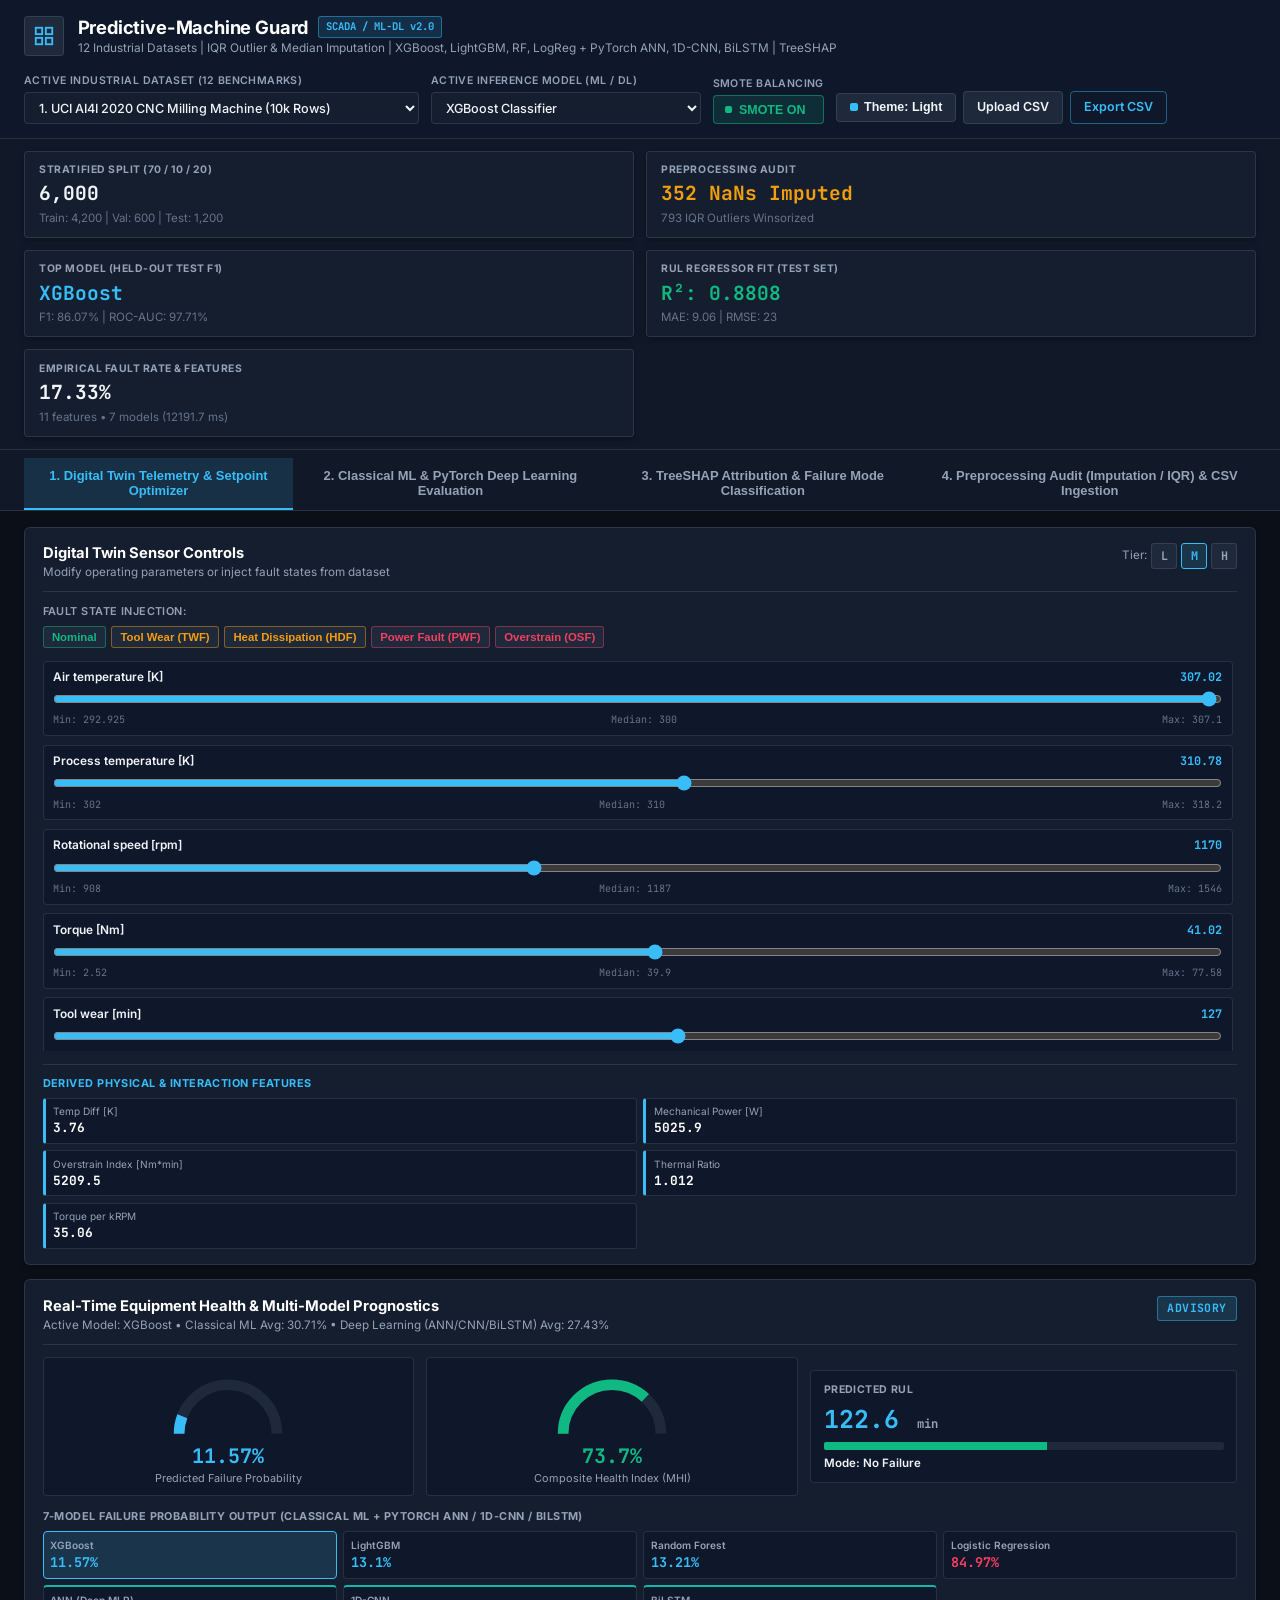
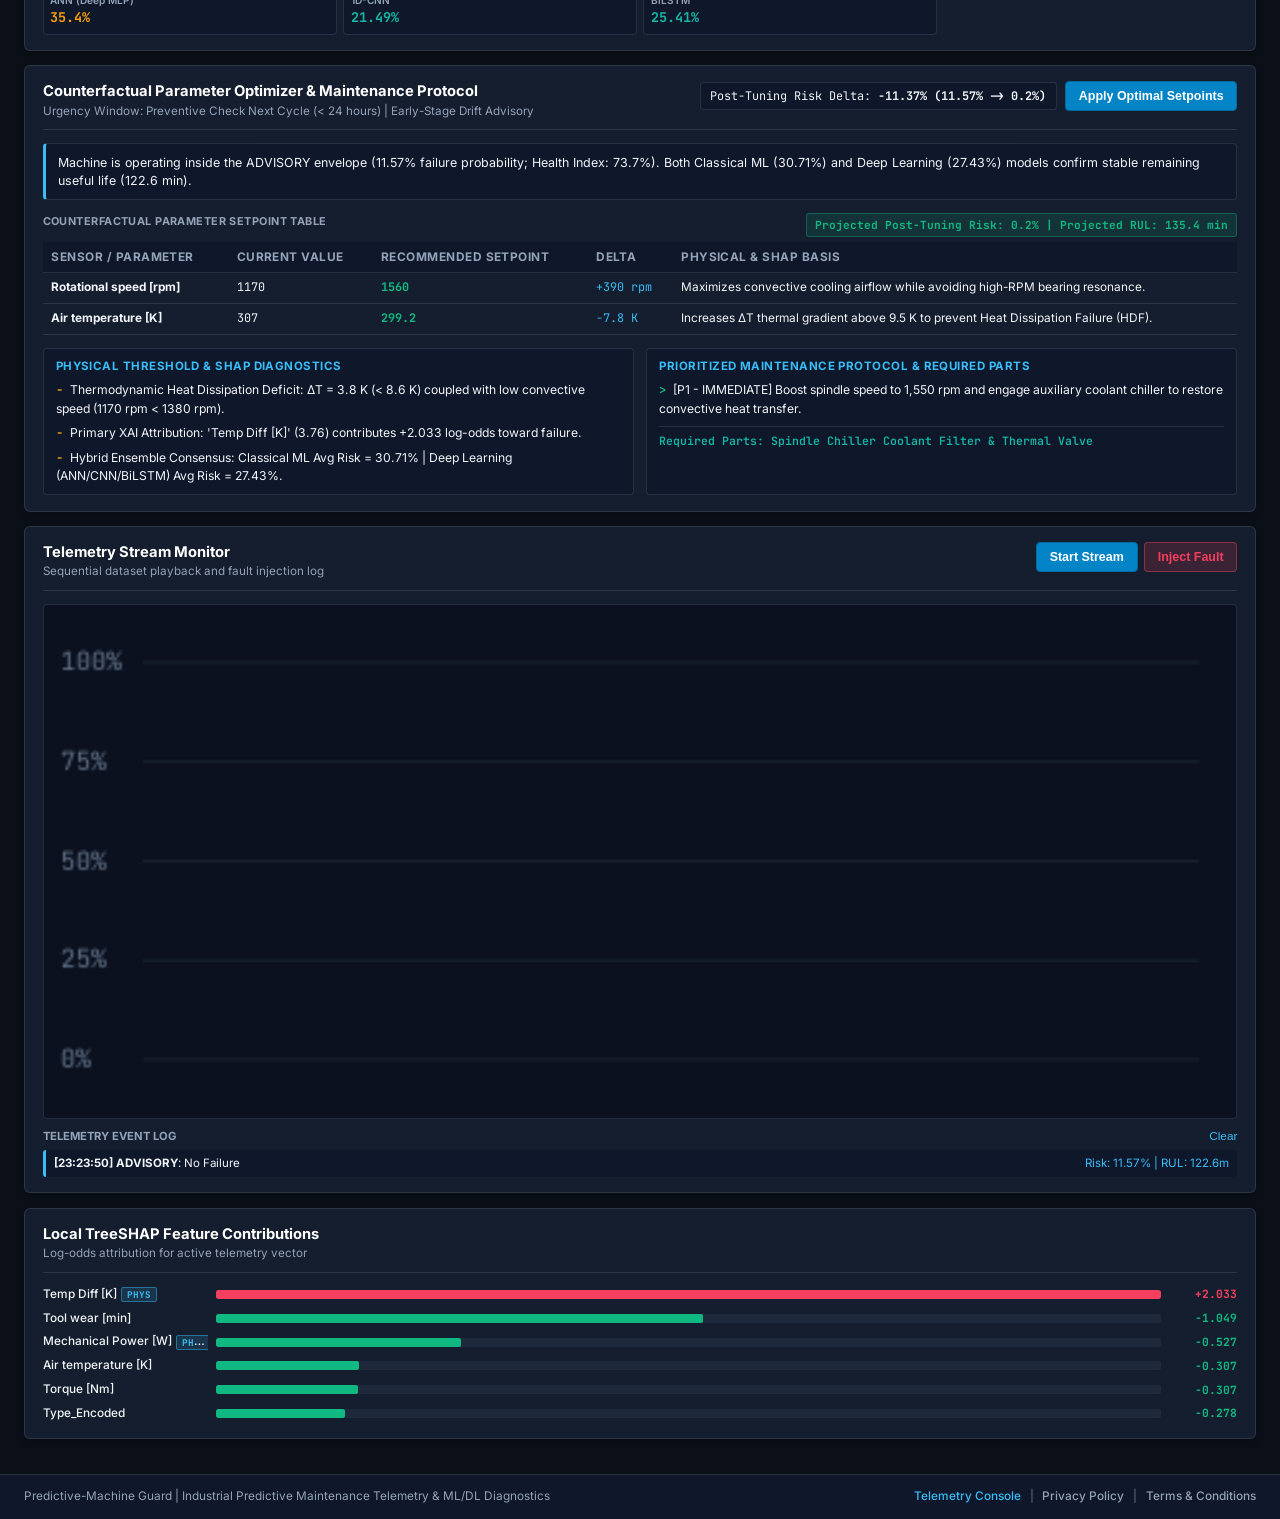
==== static/index.html @ 9e745262 "Release v2.0: 12 Industrial Datasets, 7-Model ML/DL Suite, SCADA UI, Favicon, Privacy & Terms" ====
<!DOCTYPE html>
<html lang="en">
<head>
  <meta charset="UTF-8" />
  <meta name="viewport" content="width=device-width, initial-scale=1.0" />
  <title>Predictive-Machine Guard | Industrial Predictive Maintenance Telemetry &amp; ML/DL Diagnostics</title>
  <link rel="icon" type="image/svg+xml" href="favicon.svg" />
  <link rel="alternate icon" type="image/x-icon" href="favicon.ico" />
  <link rel="preconnect" href="https://fonts.googleapis.com">
  <link rel="preconnect" href="https://fonts.gstatic.com" crossorigin>
  <link href="https://fonts.googleapis.com/css2?family=Inter:wght@400;500;600;700;800&family=JetBrains+Mono:wght@400;500;600;700&display=swap" rel="stylesheet">
  <link rel="stylesheet" href="styles.css" />
  <link rel="stylesheet" href="/static/styles.css" />
</head>
<body>
  <!-- Top Industrial Command Bar -->
  <header class="topbar">
    <div class="brand-block">
      <div class="brand-logo" aria-hidden="true">
        <svg width="22" height="22" viewBox="0 0 24 24" fill="none" stroke="currentColor" stroke-width="2">
          <rect x="3" y="3" width="7" height="7" />
          <rect x="14" y="3" width="7" height="7" />
          <rect x="14" y="14" width="7" height="7" />
          <rect x="3" y="14" width="7" height="7" />
        </svg>
      </div>
      <div>
        <div class="brand-title-row">
          <h1>Predictive-Machine Guard</h1>
          <span class="version-pill">SCADA / ML-DL v2.0</span>
        </div>
        <p class="brand-subtitle">12 Industrial Datasets | IQR Outlier &amp; Median Imputation | XGBoost, LightGBM, RF, LogReg + PyTorch ANN, 1D-CNN, BiLSTM | TreeSHAP</p>
      </div>
    </div>

    <div class="topbar-controls">
      <div class="control-group">
        <label for="datasetSelect">Active Industrial Dataset (12 Benchmarks)</label>
        <select id="datasetSelect" class="select-input">
          <option value="ai4i2020">1. UCI AI4I 2020 CNC Milling Machine (10k Rows)</option>
          <option value="cmapss">2. NASA CMAPSS Turbofan Jet Engine (Multi-Sensor RUL)</option>
          <option value="custom_plant">3. CNC &amp; Robotic Vibro-Acoustic Plant / Uploaded CSV</option>
          <option value="ims_bearing">4. NASA IMS Bearing Run-to-Failure Vibration</option>
          <option value="secom_semiconductor">5. UCI SECOM Semiconductor Wafer Etch Chamber</option>
          <option value="hydraulic_rig">6. UCI Hydraulic Test Rig Condition Monitoring</option>
          <option value="centrifugal_pump">7. Industrial Centrifugal Pump Cavitation &amp; Seal</option>
          <option value="wind_turbine_gearbox">8. Wind &amp; Steam Turbine Gearbox &amp; Generator</option>
          <option value="steel_rolling_mill">9. Steel Hot-Rolling Mill Work-Roll &amp; Strip</option>
          <option value="robotic_spot_welding">10. Automotive Robotic Spot-Welding &amp; Press Shop</option>
          <option value="lithium_battery_cell">11. EV Lithium-Ion Battery Cell Formation &amp; Aging</option>
          <option value="pharma_bioreactor">12. Pharmaceutical Bioreactor &amp; Freeze-Dryer</option>
        </select>
      </div>

      <div class="control-group">
        <label for="modelSelect">Active Inference Model (ML / DL)</label>
        <select id="modelSelect" class="select-input">
          <optgroup label="Classical Applied ML">
            <option value="XGBoost">XGBoost Classifier</option>
            <option value="LightGBM">LightGBM Classifier</option>
            <option value="Random Forest">Random Forest Classifier</option>
            <option value="Logistic Regression">Logistic Regression</option>
          </optgroup>
          <optgroup label="Deep Learning (PyTorch)">
            <option value="ANN (Deep MLP)">ANN (Deep Multi-Layer Perceptron)</option>
            <option value="1D-CNN">1D-CNN (Convolutional Neural Net)</option>
            <option value="BiLSTM">BiLSTM (Bidirectional LSTM)</option>
          </optgroup>
        </select>
      </div>

      <div class="control-group toggle-group">
        <label>SMOTE Balancing</label>
        <button id="smoteToggleBtn" class="btn-toggle active" title="Toggle SMOTE Minority Oversampling and retrain pipeline">
          <span class="dot"></span>
          <span id="smoteStatusText">SMOTE ON</span>
        </button>
      </div>

      <div class="control-actions">
        <button id="themeToggleBtn" class="btn btn-secondary" title="Switch between Dark Mode and Light Mode">
          <span id="themeIcon" class="theme-indicator"></span>
          <span id="themeLabel">Theme: Light</span>
        </button>
        <label for="csvUploadInput" class="btn btn-secondary" title="Upload your own custom manufacturing CSV dataset">
          Upload CSV
        </label>
        <input type="file" id="csvUploadInput" accept=".csv" hidden />
        <a id="exportCsvBtn" href="/api/download-dataset" class="btn btn-outline" title="Download active cleaned dataset as CSV">Export CSV</a>
      </div>
    </div>
  </header>

  <!-- Executive KPI Summary Strip -->
  <section class="kpi-strip">
    <div class="kpi-card">
      <span class="kpi-label">STRATIFIED SPLIT (70 / 10 / 20)</span>
      <div class="kpi-value" id="kpiTotalRecords">10,000</div>
      <span class="kpi-meta" id="kpiSplitMeta">Train: 70% | Val: 10% | Test: 20%</span>
    </div>
    <div class="kpi-card">
      <span class="kpi-label">PREPROCESSING AUDIT</span>
      <div class="kpi-value text-amber" id="kpiCleanedSummary">-- Imputed</div>
      <span class="kpi-meta" id="kpiOutlierSummary">-- IQR Outliers Winsorized</span>
    </div>
    <div class="kpi-card">
      <span class="kpi-label">TOP MODEL (HELD-OUT TEST F1)</span>
      <div class="kpi-value text-cyan" id="kpiBestModel">XGBoost</div>
      <span class="kpi-meta" id="kpiBestModelMetrics">F1: --% | ROC-AUC: --%</span>
    </div>
    <div class="kpi-card">
      <span class="kpi-label">RUL REGRESSOR FIT (TEST SET)</span>
      <div class="kpi-value text-emerald" id="kpiRulR2">R²: --</div>
      <span class="kpi-meta" id="kpiRulErrors">MAE: -- min | RMSE: -- min</span>
    </div>
    <div class="kpi-card">
      <span class="kpi-label">EMPIRICAL FAULT RATE &amp; FEATURES</span>
      <div class="kpi-value" id="kpiFailureRate">3.39%</div>
      <span class="kpi-meta" id="kpiTrainTime">-- features (-- ms)</span>
    </div>
  </section>

  <!-- Navigation Tabs -->
  <nav class="workspace-tabs">
    <button class="tab-btn active" data-tab="tab-twin">
      1. Digital Twin Telemetry &amp; Setpoint Optimizer
    </button>
    <button class="tab-btn" data-tab="tab-models">
      2. Classical ML &amp; PyTorch Deep Learning Evaluation
    </button>
    <button class="tab-btn" data-tab="tab-xai">
      3. TreeSHAP Attribution &amp; Failure Mode Classification
    </button>
    <button class="tab-btn" data-tab="tab-data">
      4. Preprocessing Audit (Imputation / IQR) &amp; CSV Ingestion
    </button>
  </nav>

  <!-- Main Content Container -->
  <main class="workspace-container">
    <!-- TAB 1: DIGITAL TWIN TELEMETRY & SETPOINT OPTIMIZER -->
    <section id="tab-twin" class="tab-panel active">
      <div class="twin-grid">
        <!-- Left Column: Interactive Sensor Controls & Scenario Injector -->
        <div class="panel-card sensor-control-panel">
          <div class="panel-header">
            <div>
              <h2>Digital Twin Sensor Controls</h2>
              <p>Modify operating parameters or inject fault states from dataset</p>
            </div>
            <div class="tier-selector">
              <span>Tier:</span>
              <button class="tier-btn" data-type="L">L</button>
              <button class="tier-btn active" data-type="M">M</button>
              <button class="tier-btn" data-type="H">H</button>
            </div>
          </div>

          <!-- Scenario Quick Injectors -->
          <div class="scenario-bar">
            <span class="scenario-label">Fault State Injection:</span>
            <div class="scenario-buttons">
              <button class="chip-btn chip-ok" data-scenario="normal">Nominal</button>
              <button class="chip-btn chip-warn" data-scenario="TWF">Tool Wear (TWF)</button>
              <button class="chip-btn chip-warn" data-scenario="HDF">Heat Dissipation (HDF)</button>
              <button class="chip-btn chip-danger" data-scenario="PWF">Power Fault (PWF)</button>
              <button class="chip-btn chip-danger" data-scenario="OSF">Overstrain (OSF)</button>
            </div>
          </div>

          <!-- Dynamic Sliders Container -->
          <div id="sensorSlidersContainer" class="sliders-scroll"></div>

          <!-- Engineered Physics Features Box -->
          <div class="engineered-box">
            <div class="engineered-title">Derived Physical &amp; Interaction Features</div>
            <div id="engineeredFeaturesGrid" class="engineered-grid"></div>
          </div>
        </div>

        <!-- Middle Column: Real-Time Prediction Gauges, 7-Model Consensus & Setpoint Optimizer -->
        <div class="twin-center-col">
          <div class="panel-card gauges-panel">
            <div class="panel-header">
              <div>
                <h2>Real-Time Equipment Health &amp; Multi-Model Prognostics</h2>
                <p id="activeInferenceSubtitle">Live inference across 4 Classical ML and 3 PyTorch Deep Learning models</p>
              </div>
              <span id="severityBadge" class="status-badge status-success">OPTIMAL</span>
            </div>

            <div class="gauges-row">
              <!-- Failure Probability Gauge -->
              <div class="gauge-item">
                <svg viewBox="0 0 140 90" class="radial-gauge">
                  <path d="M 15 75 A 55 55 0 0 1 125 75" class="gauge-bg" />
                  <path id="failureGaugeArc" d="M 15 75 A 55 55 0 0 1 125 75" class="gauge-fill" stroke-dasharray="173" stroke-dashoffset="173" />
                </svg>
                <div class="gauge-readout">
                  <span id="failureProbValue" class="gauge-number">1.2%</span>
                  <span class="gauge-caption">Predicted Failure Probability</span>
                </div>
              </div>

              <!-- Machine Health Index Gauge -->
              <div class="gauge-item">
                <svg viewBox="0 0 140 90" class="radial-gauge">
                  <path d="M 15 75 A 55 55 0 0 1 125 75" class="gauge-bg" />
                  <path id="healthGaugeArc" d="M 15 75 A 55 55 0 0 1 125 75" class="gauge-fill gauge-emerald" stroke-dasharray="173" stroke-dashoffset="20" />
                </svg>
                <div class="gauge-readout">
                  <span id="healthIndexValue" class="gauge-number text-emerald">94.5%</span>
                  <span class="gauge-caption">Composite Health Index (MHI)</span>
                </div>
              </div>

              <!-- Remaining Useful Life (RUL) Card -->
              <div class="rul-box">
                <span class="rul-title">PREDICTED RUL</span>
                <div class="rul-main-value">
                  <span id="rulValue">178.4</span>
                  <small id="rulUnit">min</small>
                </div>
                <div class="rul-progress-track">
                  <div id="rulProgressBar" class="rul-progress-fill" style="width: 80%;"></div>
                </div>
                <span id="dominantModeLabel" class="rul-sub">Class: No Failure</span>
              </div>
            </div>

            <!-- 7-Model Consensus Bar (4 Classical ML + 3 Deep Learning) -->
            <div class="consensus-section">
              <div class="section-mini-title">7-Model Failure Probability Output (Classical ML + PyTorch ANN / 1D-CNN / BiLSTM)</div>
              <div id="modelConsensusGrid" class="consensus-grid-7"></div>
            </div>
          </div>

          <!-- Counterfactual Parameter Optimizer & Maintenance Prescription Card -->
          <div class="panel-card prescription-panel">
            <div class="panel-header">
              <div>
                <h2>Counterfactual Parameter Optimizer &amp; Maintenance Protocol</h2>
                <p id="prescriptionUrgency">Operating Status: Nominal Continuous Operation</p>
              </div>
              <div class="copilot-header-actions">
                <div class="savings-pill">
                  <span>Post-Tuning Risk Delta:</span>
                  <strong id="avoidedCostValue">0.0%</strong>
                </div>
                <button id="applyAiOptimalBtn" class="btn btn-primary" title="Set Digital Twin sliders to counterfactual optimal values">
                  Apply Optimal Setpoints
                </button>
              </div>
            </div>

            <!-- Technical Diagnostic Summary Banner -->
            <div id="aiExecutiveSummaryBox" class="ai-summary-banner"></div>

            <!-- Counterfactual Parameter Tuning Table -->
            <div class="tuning-section">
              <div class="tuning-header-row">
                <span class="section-mini-title">Counterfactual Parameter Setpoint Table</span>
                <span id="projectedOptimizationBadge" class="projected-pill">Projected Post-Tuning Risk: --% | RUL: -- min</span>
              </div>
              <div class="table-responsive">
                <table class="benchmark-table compact-table">
                  <thead>
                    <tr>
                      <th>Sensor / Parameter</th>
                      <th>Current Value</th>
                      <th>Recommended Setpoint</th>
                      <th>Delta</th>
                      <th>Physical &amp; SHAP Basis</th>
                    </tr>
                  </thead>
                  <tbody id="aiParameterTuningBody"></tbody>
                </table>
              </div>
            </div>

            <div class="prescription-columns">
              <div class="prescription-block">
                <h3>Physical Threshold &amp; SHAP Diagnostics</h3>
                <ul id="physicsDiagnosticsList" class="diagnostic-list"></ul>
              </div>
              <div class="prescription-block">
                <h3>Prioritized Maintenance Protocol &amp; Required Parts</h3>
                <ul id="recommendedActionsList" class="action-list"></ul>
                <div id="sparePartsLine" class="spare-parts-tag"></div>
              </div>
            </div>
          </div>
        </div>

        <!-- Right Column: Live Telemetry Stream Simulator & Local SHAP Quick View -->
        <div class="twin-right-col">
          <div class="panel-card stream-panel">
            <div class="panel-header">
              <div>
                <h2>Telemetry Stream Monitor</h2>
                <p>Sequential dataset playback and fault injection log</p>
              </div>
              <div class="stream-btn-group">
                <button id="streamToggleBtn" class="btn btn-primary">Start Stream</button>
                <button id="streamSpikeBtn" class="btn btn-danger-outline" title="Sample a fault record from active dataset">Inject Fault</button>
              </div>
            </div>

            <div class="canvas-wrapper">
              <canvas id="liveStreamCanvas" width="460" height="195"></canvas>
            </div>

            <div class="alert-feed-header">
              <span>Telemetry Event Log</span>
              <button id="clearAlertsBtn" class="btn-link">Clear</button>
            </div>
            <div id="liveAlertFeed" class="alert-feed"></div>
          </div>

          <div class="panel-card mini-shap-panel">
            <div class="panel-header">
              <div>
                <h2>Local TreeSHAP Feature Contributions</h2>
                <p>Log-odds attribution for active telemetry vector</p>
              </div>
            </div>
            <div id="liveLocalShapBars" class="shap-bars-container"></div>
          </div>
        </div>
      </div>
    </section>

    <!-- TAB 2: CLASSICAL ML & DEEP LEARNING (ANN / 1D-CNN / BiLSTM) LAB -->
    <section id="tab-models" class="tab-panel">
      <div class="models-grid">
        <div class="panel-card full-width">
          <div class="panel-header">
            <div>
              <h2>7-Model Evaluation Benchmark (4 Classical ML + 3 PyTorch Deep Learning Architectures)</h2>
              <p>Evaluated on Stratified Train (70%), Validation (10%), and Held-Out Test (20%) Splits</p>
            </div>
          </div>
          <div class="table-responsive">
            <table class="benchmark-table">
              <thead>
                <tr>
                  <th>Model Architecture</th>
                  <th>Family</th>
                  <th>F1-Score (Test)</th>
                  <th>ROC-AUC</th>
                  <th>PR-AUC</th>
                  <th>Recall</th>
                  <th>Precision</th>
                  <th>Train Acc</th>
                  <th>Test Acc</th>
                  <th>MCC</th>
                  <th>Brier Loss</th>
                  <th>Fit Time</th>
                </tr>
              </thead>
              <tbody id="modelBenchmarkTableBody"></tbody>
            </table>
          </div>
        </div>

        <!-- ROC Curve & PR Curve Canvases -->
        <div class="panel-card">
          <div class="panel-header">
            <div>
              <h2>Receiver Operating Characteristic (ROC Curves: All 7 Models)</h2>
              <p>True Positive Rate vs. False Positive Rate on held-out test split (20%)</p>
            </div>
          </div>
          <div class="canvas-wrapper chart-box">
            <canvas id="rocChartCanvas" width="520" height="310"></canvas>
          </div>
        </div>

        <div class="panel-card">
          <div class="panel-header">
            <div>
              <h2>PyTorch Deep Learning Epoch Convergence (ANN, 1D-CNN, BiLSTM)</h2>
              <p>Training (solid) and Validation (dashed) Binary Cross-Entropy Loss across 16 epochs</p>
            </div>
          </div>
          <div class="canvas-wrapper chart-box">
            <canvas id="dlLossChartCanvas" width="520" height="310"></canvas>
          </div>
        </div>

        <!-- Confusion Matrices & SMOTE Impact Analysis -->
        <div class="panel-card">
          <div class="panel-header">
            <div>
              <h2>Held-Out Test Confusion Matrices (All 7 Models)</h2>
              <p>True Negatives (TN), False Positives (FP), False Negatives (FN), True Positives (TP)</p>
            </div>
          </div>
          <div id="confusionMatricesGrid" class="cm-grid"></div>
        </div>

        <div class="panel-card">
          <div class="panel-header">
            <div>
              <h2>SMOTE Class-Imbalance Ablation &amp; RUL Regressor Metrics</h2>
              <p>Comparison of Random Forest test metrics with and without SMOTE oversampling</p>
            </div>
          </div>
          <div id="smoteAblationContainer" class="smote-ablation-box"></div>
        </div>
      </div>
    </section>

    <!-- TAB 3: EXPLAINABLE AI (SHAP) & FAILURE MODES -->
    <section id="tab-xai" class="tab-panel">
      <div class="xai-grid">
        <div class="panel-card">
          <div class="panel-header">
            <div>
              <h2>Global TreeSHAP Feature Importance Ranking</h2>
              <p>Mean |SHAP| attribution across held-out test set (derived features marked [PHYS])</p>
            </div>
          </div>
          <div id="globalShapContainer" class="shap-bars-container large"></div>
        </div>

        <div class="panel-card">
          <div class="panel-header">
            <div>
              <h2>Local Instance TreeSHAP Attribution</h2>
              <p>Per-feature log-odds contribution for the current Digital Twin telemetry vector</p>
            </div>
          </div>
          <div id="detailedLocalShapContainer" class="shap-bars-container large"></div>
        </div>

        <div class="panel-card">
          <div class="panel-header">
            <div>
              <h2>Multi-Class Failure Mode Classification Probabilities</h2>
              <p>Predicted probability distribution across dataset failure modes</p>
            </div>
          </div>
          <div id="failureModeProbsContainer" class="shap-bars-container"></div>
        </div>

        <div class="panel-card">
          <div class="panel-header">
            <div>
              <h2>Empirical Failure Mode Distribution in Active Dataset</h2>
              <p>Record counts and percentages per failure mode in cleaned dataset</p>
            </div>
          </div>
          <div id="datasetFailureModesBreakdown" class="shap-bars-container"></div>
        </div>
      </div>
    </section>

    <!-- TAB 4: DATA PREPROCESSING AUDIT (MISSING / OUTLIERS) & CUSTOM CSV STUDIO -->
    <section id="tab-data" class="tab-panel">
      <div class="data-grid">
        <!-- Data Preprocessing & Outlier/Missing Audit Table -->
        <div class="panel-card full-width">
          <div class="panel-header">
            <div>
              <h2>Automated Data Preprocessing Audit: Missing Value Imputation &amp; Outlier Capping</h2>
              <p id="preprocessingMethodSubtitle">Type-Stratified Median Imputation + Tukey 1.5xIQR / Z-Score Outlier Audit &amp; Winsorization</p>
            </div>
          </div>
          <div class="table-responsive">
            <table class="benchmark-table">
              <thead>
                <tr>
                  <th>Sensor / Feature Column</th>
                  <th>Missing (Before to After)</th>
                  <th>Imputation Strategy</th>
                  <th>IQR Outliers (1.5xIQR)</th>
                  <th>Extreme Spikes (|Z| &gt; 3)</th>
                  <th>Outlier Treatment Applied</th>
                  <th>Mean +/- Std (Before)</th>
                  <th>Mean +/- Std (After)</th>
                </tr>
              </thead>
              <tbody id="preprocessingAuditTableBody"></tbody>
            </table>
          </div>
        </div>

        <div class="panel-card full-width">
          <div class="panel-header">
            <div>
              <h2>Custom Manufacturing CSV Ingestion &amp; Auto-Schema Mapper</h2>
              <p>Upload any CSV dataset to run automated missing/outlier cleaning and retrain all 7 ML/DL models</p>
            </div>
          </div>
          <div class="upload-dropzone" id="dropzoneArea">
            <div class="upload-icon" aria-hidden="true">
              <svg width="28" height="28" viewBox="0 0 24 24" fill="none" stroke="currentColor" stroke-width="1.8">
                <path d="M21 15v4a2 2 0 0 1-2 2H5a2 2 0 0 1-2-2v-4"/>
                <polyline points="17 8 12 3 7 8"/>
                <line x1="12" y1="3" x2="12" y2="15"/>
              </svg>
            </div>
            <h3>Drop a manufacturing telemetry CSV file here or select from disk</h3>
            <p>Compatible with UCI AI4I 2020, NASA CMAPSS, or custom PLC/SCADA sensor tables (minimum 30 rows).</p>
            <button id="browseCsvBtn" class="btn btn-primary">Select CSV File</button>
            <div id="uploadStatusBanner" class="upload-status hidden"></div>
          </div>
        </div>

        <div class="panel-card full-width">
          <div class="panel-header">
            <div>
              <h2>Dataset Record Inspector (Sampled Healthy &amp; Failure Rows)</h2>
              <p>Click <strong>"Load into Twin"</strong> on any record to load its sensor values into the Digital Twin</p>
            </div>
            <button id="refreshSamplesBtn" class="btn btn-secondary">Sample New Records</button>
          </div>
          <div class="table-responsive">
            <table class="benchmark-table" id="sampleRowsTable">
              <thead id="sampleRowsThead"></thead>
              <tbody id="sampleRowsTbody"></tbody>
            </table>
          </div>
        </div>
      </div>
    </section>
  </main>

  <footer class="app-footer">
    <div class="footer-left">
      <span>Predictive-Machine Guard | Industrial Predictive Maintenance Telemetry &amp; ML/DL Diagnostics</span>
    </div>
    <div class="footer-links">
      <a href="index.html" class="active-footer-link">Telemetry Console</a>
      <span class="footer-sep">|</span>
      <a href="privacy.html">Privacy Policy</a>
      <span class="footer-sep">|</span>
      <a href="terms.html">Terms &amp; Conditions</a>
    </div>
  </footer>

  <!-- Loading Overlay for Dataset Retraining -->
  <div id="loadingOverlay" class="loading-overlay hidden">
    <div class="spinner"></div>
    <h3 id="loadingTitle">Running ML &amp; Deep Learning Pipeline...</h3>
    <p id="loadingSubtitle">Imputing Missing Values | Winsorizing Outliers | Fitting XGBoost, LightGBM, RF, LogReg, PyTorch ANN, 1D-CNN, BiLSTM &amp; TreeSHAP</p>
  </div>

  <script src="precomputed_states.js"></script>
  <script src="standalone_engine.js"></script>
  <script src="app.js"></script>
</body>
</html>
---- static/styles.css ----
:root {
  --bg-base: #0b0f17;
  --bg-surface: #111827;
  --bg-card: #151e2e;
  --bg-elevated: #1e293b;
  --bg-subcard: #0f172a;
  --bg-canvas: #0b111e;
  --bg-track: #1e293b;
  --topbar-bg: #0f172a;
  --kpi-strip-bg: #111827;
  --shadow-card: 0 2px 6px rgba(0, 0, 0, 0.28);
  --border-subtle: rgba(148, 163, 184, 0.18);
  --border-highlight: rgba(56, 189, 248, 0.45);
  --text-primary: #f1f5f9;
  --text-heading: #ffffff;
  --text-secondary: #94a3b8;
  --text-muted: #64748b;
  --cyan: #38bdf8;
  --cyan-glow: rgba(56, 189, 248, 0.14);
  --teal: #14b8a6;
  --teal-glow: rgba(20, 184, 166, 0.14);
  --emerald: #10b981;
  --emerald-glow: rgba(16, 185, 129, 0.14);
  --amber: #f59e0b;
  --amber-glow: rgba(245, 158, 11, 0.14);
  --rose: #f43f5e;
  --rose-glow: rgba(244, 63, 94, 0.16);
  --font-sans: 'Inter', -apple-system, BlinkMacSystemFont, sans-serif;
  --font-mono: 'JetBrains Mono', monospace;
}

body[data-theme="light"] {
  --bg-base: #f1f5f9;
  --bg-surface: #ffffff;
  --bg-card: #ffffff;
  --bg-elevated: #f8fafc;
  --bg-subcard: #f8fafc;
  --bg-canvas: #f8fafc;
  --bg-track: #e2e8f0;
  --topbar-bg: #ffffff;
  --kpi-strip-bg: #e2e8f0;
  --shadow-card: 0 1px 4px rgba(15, 23, 42, 0.08);
  --border-subtle: rgba(15, 23, 42, 0.14);
  --border-highlight: rgba(2, 132, 199, 0.45);
  --text-primary: #0f172a;
  --text-heading: #0f172a;
  --text-secondary: #475569;
  --text-muted: #64748b;
  --cyan: #0284c7;
  --cyan-glow: rgba(2, 132, 199, 0.1);
  --teal: #0d9488;
  --teal-glow: rgba(13, 148, 136, 0.1);
  --emerald: #059669;
  --emerald-glow: rgba(5, 150, 105, 0.1);
  --amber: #d97706;
  --amber-glow: rgba(217, 119, 6, 0.1);
  --rose: #e11d48;
  --rose-glow: rgba(225, 29, 72, 0.1);
}

* {
  box-sizing: border-box;
  margin: 0;
  padding: 0;
}

body {
  background-color: var(--bg-base);
  color: var(--text-primary);
  font-family: var(--font-sans);
  line-height: 1.45;
  min-height: 100vh;
  overflow-x: hidden;
}

.topbar {
  display: flex;
  flex-wrap: wrap;
  justify-content: space-between;
  align-items: center;
  gap: 1rem;
  padding: 0.85rem 1.5rem;
  background: var(--topbar-bg);
  border-bottom: 1px solid var(--border-subtle);
  position: sticky;
  top: 0;
  z-index: 50;
}

.brand-block {
  display: flex;
  align-items: center;
  gap: 0.85rem;
}

.brand-logo {
  width: 40px;
  height: 40px;
  border-radius: 4px;
  background: var(--bg-elevated);
  border: 1px solid var(--border-subtle);
  display: flex;
  align-items: center;
  justify-content: center;
  color: var(--cyan);
}

.brand-title-row {
  display: flex;
  align-items: center;
  gap: 0.6rem;
}

.brand-title-row h1 {
  font-size: 1.15rem;
  font-weight: 700;
  letter-spacing: -0.01em;
  color: var(--text-heading);
}

.version-pill {
  font-family: var(--font-mono);
  font-size: 0.66rem;
  font-weight: 700;
  padding: 0.12rem 0.45rem;
  border-radius: 3px;
  background: var(--cyan-glow);
  color: var(--cyan);
  border: 1px solid var(--border-highlight);
}

.brand-subtitle {
  font-size: 0.74rem;
  color: var(--text-secondary);
}

.topbar-controls {
  display: flex;
  flex-wrap: wrap;
  align-items: flex-end;
  gap: 0.75rem;
}

.control-group {
  display: flex;
  flex-direction: column;
  gap: 0.22rem;
}

.control-group label {
  font-size: 0.66rem;
  text-transform: uppercase;
  letter-spacing: 0.04em;
  color: var(--text-secondary);
  font-weight: 600;
}

.select-input {
  background: var(--bg-card);
  color: var(--text-primary);
  border: 1px solid var(--border-subtle);
  border-radius: 4px;
  padding: 0.4rem 0.65rem;
  font-size: 0.79rem;
  font-family: var(--font-sans);
  font-weight: 500;
  outline: none;
  cursor: pointer;
}

.select-input:focus {
  border-color: var(--cyan);
}

.btn-toggle {
  display: flex;
  align-items: center;
  gap: 0.45rem;
  background: var(--bg-card);
  color: var(--text-secondary);
  border: 1px solid var(--border-subtle);
  padding: 0.4rem 0.7rem;
  border-radius: 4px;
  font-size: 0.78rem;
  font-weight: 600;
  cursor: pointer;
}

.btn-toggle .dot {
  width: 7px;
  height: 7px;
  border-radius: 2px;
  background: var(--text-muted);
}

.btn-toggle.active {
  border-color: rgba(16, 185, 129, 0.5);
  color: var(--emerald);
  background: var(--emerald-glow);
}

.btn-toggle.active .dot {
  background: var(--emerald);
}

.theme-indicator {
  width: 8px;
  height: 8px;
  border-radius: 2px;
  background: var(--cyan);
  display: inline-block;
}

.control-actions {
  display: flex;
  align-items: center;
  gap: 0.45rem;
}

.btn {
  display: inline-flex;
  align-items: center;
  justify-content: center;
  gap: 0.4rem;
  padding: 0.42rem 0.8rem;
  border-radius: 4px;
  font-size: 0.78rem;
  font-weight: 600;
  cursor: pointer;
  text-decoration: none;
  border: 1px solid transparent;
}

.btn-primary {
  background: #0284c7;
  color: #ffffff;
  border-color: #0369a1;
}

.btn-primary:hover {
  background: #0369a1;
}

.btn-secondary {
  background: var(--bg-elevated);
  color: var(--text-primary);
  border-color: var(--border-subtle);
}

.btn-secondary:hover {
  border-color: var(--cyan);
}

.btn-outline {
  background: transparent;
  color: var(--cyan);
  border-color: var(--border-highlight);
}

.btn-danger-outline {
  background: var(--rose-glow);
  color: var(--rose);
  border-color: rgba(244, 63, 94, 0.45);
}

.btn-link {
  background: none;
  border: none;
  color: var(--cyan);
  font-size: 0.74rem;
  cursor: pointer;
}

/* KPI Strip */
.kpi-strip {
  display: grid;
  grid-template-columns: repeat(5, 1fr);
  gap: 0.75rem;
  padding: 0.75rem 1.5rem;
  background: var(--kpi-strip-bg);
  border-bottom: 1px solid var(--border-subtle);
}

.kpi-card {
  background: var(--bg-card);
  border: 1px solid var(--border-subtle);
  border-radius: 4px;
  padding: 0.65rem 0.9rem;
  display: flex;
  flex-direction: column;
  gap: 0.14rem;
  box-shadow: var(--shadow-card);
}

.kpi-label {
  font-size: 0.65rem;
  font-weight: 700;
  letter-spacing: 0.05em;
  color: var(--text-secondary);
}

.kpi-value {
  font-family: var(--font-mono);
  font-size: 1.22rem;
  font-weight: 700;
}

.kpi-meta {
  font-size: 0.72rem;
  color: var(--text-muted);
}

.text-cyan { color: var(--cyan); }
.text-teal { color: var(--teal); }
.text-emerald { color: var(--emerald); }
.text-amber { color: var(--amber); }
.text-rose { color: var(--rose); }

/* Workspace Tabs */
.workspace-tabs {
  display: flex;
  gap: 0.35rem;
  padding: 0.55rem 1.5rem 0;
  border-bottom: 1px solid var(--border-subtle);
  background: var(--bg-surface);
}

.tab-btn {
  background: transparent;
  color: var(--text-secondary);
  border: none;
  border-bottom: 2px solid transparent;
  padding: 0.6rem 1rem;
  font-size: 0.81rem;
  font-weight: 600;
  cursor: pointer;
}

.tab-btn:hover {
  color: var(--text-primary);
}

.tab-btn.active {
  color: var(--cyan);
  border-bottom-color: var(--cyan);
  background: var(--cyan-glow);
}

.workspace-container {
  padding: 1rem 1.5rem 2.2rem;
}

.tab-panel {
  display: none;
}

.tab-panel.active {
  display: block;
}

.twin-grid {
  display: grid;
  grid-template-columns: 335px 1fr 410px;
  gap: 0.9rem;
  align-items: start;
}

.twin-center-col,
.twin-right-col {
  display: flex;
  flex-direction: column;
  gap: 0.9rem;
}

.panel-card {
  background: var(--bg-card);
  border: 1px solid var(--border-subtle);
  border-radius: 6px;
  padding: 0.95rem 1.1rem;
  box-shadow: var(--shadow-card);
}

.panel-header {
  display: flex;
  justify-content: space-between;
  align-items: flex-start;
  gap: 0.75rem;
  margin-bottom: 0.8rem;
  padding-bottom: 0.6rem;
  border-bottom: 1px solid var(--border-subtle);
}

.panel-header h2 {
  font-size: 0.92rem;
  font-weight: 700;
  color: var(--text-heading);
}

.panel-header p {
  font-size: 0.73rem;
  color: var(--text-secondary);
}

.tier-selector {
  display: flex;
  align-items: center;
  gap: 0.25rem;
  font-size: 0.73rem;
  color: var(--text-secondary);
}

.tier-btn {
  background: var(--bg-elevated);
  color: var(--text-secondary);
  border: 1px solid var(--border-subtle);
  border-radius: 3px;
  width: 26px;
  height: 26px;
  font-family: var(--font-mono);
  font-size: 0.74rem;
  font-weight: 700;
  cursor: pointer;
}

.tier-btn.active {
  background: var(--cyan-glow);
  color: var(--cyan);
  border-color: var(--cyan);
}

.scenario-bar {
  margin-bottom: 0.8rem;
}

.scenario-label {
  display: block;
  font-size: 0.68rem;
  text-transform: uppercase;
  letter-spacing: 0.04em;
  color: var(--text-secondary);
  margin-bottom: 0.35rem;
  font-weight: 600;
}

.scenario-buttons {
  display: flex;
  flex-wrap: wrap;
  gap: 0.32rem;
}

.chip-btn {
  font-size: 0.71rem;
  font-weight: 600;
  padding: 0.26rem 0.52rem;
  border-radius: 3px;
  border: 1px solid var(--border-subtle);
  background: var(--bg-elevated);
  color: var(--text-primary);
  cursor: pointer;
}

.chip-ok { border-color: rgba(16, 185, 129, 0.45); color: var(--emerald); }
.chip-warn { border-color: rgba(245, 158, 11, 0.45); color: var(--amber); }
.chip-danger { border-color: rgba(244, 63, 94, 0.45); color: var(--rose); }

.sliders-scroll {
  max-height: 390px;
  overflow-y: auto;
  padding-right: 0.3rem;
  display: flex;
  flex-direction: column;
  gap: 0.55rem;
}

.slider-item {
  background: var(--bg-subcard);
  border: 1px solid var(--border-subtle);
  border-radius: 4px;
  padding: 0.45rem 0.6rem;
}

.slider-top {
  display: flex;
  justify-content: space-between;
  align-items: center;
  font-size: 0.74rem;
  margin-bottom: 0.25rem;
}

.slider-name {
  font-weight: 600;
  color: var(--text-primary);
}

.slider-val {
  font-family: var(--font-mono);
  font-weight: 700;
  color: var(--cyan);
}

.slider-range-input {
  width: 100%;
  accent-color: var(--cyan);
  cursor: pointer;
}

.slider-bounds {
  display: flex;
  justify-content: space-between;
  font-size: 0.63rem;
  color: var(--text-muted);
  font-family: var(--font-mono);
}

.engineered-box {
  margin-top: 0.8rem;
  padding-top: 0.7rem;
  border-top: 1px solid var(--border-subtle);
}

.engineered-title {
  font-size: 0.68rem;
  font-weight: 700;
  text-transform: uppercase;
  letter-spacing: 0.04em;
  color: var(--cyan);
  margin-bottom: 0.4rem;
}

.engineered-grid {
  display: grid;
  grid-template-columns: repeat(2, 1fr);
  gap: 0.4rem;
}

.eng-chip {
  background: var(--bg-subcard);
  border: 1px solid var(--border-subtle);
  border-left: 3px solid var(--cyan);
  border-radius: 3px;
  padding: 0.34rem 0.48rem;
  display: flex;
  flex-direction: column;
}

.eng-chip-label {
  font-size: 0.63rem;
  color: var(--text-secondary);
}

.eng-chip-val {
  font-family: var(--font-mono);
  font-size: 0.8rem;
  font-weight: 700;
  color: var(--text-heading);
}

.status-badge {
  font-family: var(--font-mono);
  font-size: 0.72rem;
  font-weight: 700;
  padding: 0.22rem 0.6rem;
  border-radius: 3px;
  letter-spacing: 0.04em;
}

.status-success { background: var(--emerald-glow); color: var(--emerald); border: 1px solid rgba(16, 185, 129, 0.45); }
.status-info { background: var(--cyan-glow); color: var(--cyan); border: 1px solid rgba(56, 189, 248, 0.45); }
.status-warning { background: var(--amber-glow); color: var(--amber); border: 1px solid rgba(245, 158, 11, 0.5); }
.status-danger { background: var(--rose-glow); color: var(--rose); border: 1px solid rgba(244, 63, 94, 0.6); }

.gauges-row {
  display: grid;
  grid-template-columns: 1fr 1fr 1.15fr;
  gap: 0.75rem;
  align-items: center;
  margin-bottom: 0.8rem;
}

.gauge-item {
  background: var(--bg-subcard);
  border: 1px solid var(--border-subtle);
  border-radius: 4px;
  padding: 0.55rem;
  text-align: center;
}

.radial-gauge {
  width: 132px;
  height: 80px;
  margin: 0 auto;
  display: block;
}

.gauge-bg { fill: none; stroke: var(--bg-track); stroke-width: 12; stroke-linecap: butt; }
.gauge-fill { fill: none; stroke: var(--cyan); stroke-width: 12; stroke-linecap: butt; }
.gauge-emerald { stroke: var(--emerald); }

.gauge-readout { margin-top: -0.35rem; display: flex; flex-direction: column; }
.gauge-number { font-family: var(--font-mono); font-size: 1.25rem; font-weight: 700; }
.gauge-caption { font-size: 0.68rem; color: var(--text-secondary); }

.rul-box {
  background: var(--bg-subcard);
  border: 1px solid var(--border-subtle);
  border-radius: 4px;
  padding: 0.65rem 0.8rem;
  display: flex;
  flex-direction: column;
  gap: 0.3rem;
}

.rul-title { font-size: 0.66rem; font-weight: 700; color: var(--text-secondary); letter-spacing: 0.04em; }
.rul-main-value { font-family: var(--font-mono); font-size: 1.55rem; font-weight: 700; color: var(--cyan); }
.rul-main-value small { font-size: 0.76rem; color: var(--text-secondary); margin-left: 0.2rem; }
.rul-progress-track { width: 100%; height: 8px; background: var(--bg-track); border-radius: 2px; overflow: hidden; }
.rul-progress-fill { height: 100%; background: var(--emerald); }
.rul-sub { font-size: 0.72rem; font-weight: 600; color: var(--text-primary); }

/* 7-Model Consensus Grid */
.section-mini-title {
  font-size: 0.68rem;
  font-weight: 700;
  text-transform: uppercase;
  letter-spacing: 0.04em;
  color: var(--text-secondary);
  margin-bottom: 0.4rem;
}

.consensus-grid-7 {
  display: grid;
  grid-template-columns: repeat(7, 1fr);
  gap: 0.38rem;
}

.consensus-card {
  background: var(--bg-subcard);
  border: 1px solid var(--border-subtle);
  border-radius: 4px;
  padding: 0.38rem 0.42rem;
  cursor: pointer;
}

.consensus-card:hover {
  border-color: var(--border-highlight);
}

.consensus-card.selected {
  border-color: var(--cyan);
  background: var(--cyan-glow);
}

.consensus-card.dl-card {
  border-top: 2px solid var(--teal);
}

.consensus-name {
  font-size: 0.63rem;
  color: var(--text-secondary);
  font-weight: 600;
  white-space: nowrap;
  overflow: hidden;
  text-overflow: ellipsis;
}

.consensus-val {
  font-family: var(--font-mono);
  font-size: 0.84rem;
  font-weight: 700;
}

/* Counterfactual Parameter Optimizer Section */
.copilot-header-actions {
  display: flex;
  align-items: center;
  gap: 0.5rem;
  flex-wrap: wrap;
}

.savings-pill {
  background: var(--bg-subcard);
  border: 1px solid var(--border-subtle);
  color: var(--text-primary);
  padding: 0.3rem 0.6rem;
  border-radius: 4px;
  font-size: 0.74rem;
  font-family: var(--font-mono);
}

.ai-summary-banner {
  background: var(--bg-subcard);
  border: 1px solid var(--border-subtle);
  border-left: 3px solid var(--cyan);
  border-radius: 4px;
  padding: 0.6rem 0.8rem;
  font-size: 0.78rem;
  color: var(--text-primary);
  margin-bottom: 0.8rem;
}

.tuning-section {
  margin-bottom: 0.8rem;
}

.tuning-header-row {
  display: flex;
  justify-content: space-between;
  align-items: center;
  margin-bottom: 0.35rem;
}

.projected-pill {
  font-family: var(--font-mono);
  font-size: 0.7rem;
  font-weight: 700;
  padding: 0.16rem 0.5rem;
  border-radius: 3px;
  background: var(--emerald-glow);
  color: var(--emerald);
  border: 1px solid rgba(16, 185, 129, 0.35);
}

.compact-table th,
.compact-table td {
  padding: 0.4rem 0.55rem !important;
  font-size: 0.74rem !important;
}

.prescription-columns {
  display: grid;
  grid-template-columns: 1fr 1fr;
  gap: 0.8rem;
}

.prescription-block {
  background: var(--bg-subcard);
  border: 1px solid var(--border-subtle);
  border-radius: 4px;
  padding: 0.6rem 0.75rem;
}

.prescription-block h3 {
  font-size: 0.72rem;
  text-transform: uppercase;
  letter-spacing: 0.04em;
  color: var(--cyan);
  margin-bottom: 0.4rem;
}

.diagnostic-list,
.action-list {
  list-style: none;
  display: flex;
  flex-direction: column;
  gap: 0.38rem;
  font-size: 0.76rem;
  color: var(--text-primary);
}

.diagnostic-list li::before { content: "- "; color: var(--amber); font-family: var(--font-mono); font-weight: 700; }
.action-list li::before { content: "> "; color: var(--emerald); font-family: var(--font-mono); font-weight: 700; }

.spare-parts-tag {
  margin-top: 0.5rem;
  padding-top: 0.42rem;
  border-top: 1px solid var(--border-subtle);
  font-size: 0.72rem;
  color: var(--teal);
  font-weight: 600;
  font-family: var(--font-mono);
}

/* Stream Simulator */
.stream-btn-group { display: flex; gap: 0.4rem; }
.canvas-wrapper {
  background: var(--bg-canvas);
  border: 1px solid var(--border-subtle);
  border-radius: 4px;
  padding: 0.4rem;
  display: flex;
  justify-content: center;
}
.canvas-wrapper canvas { width: 100%; height: auto; }

.alert-feed-header {
  display: flex;
  justify-content: space-between;
  align-items: center;
  margin-top: 0.6rem;
  margin-bottom: 0.32rem;
  font-size: 0.7rem;
  font-weight: 700;
  text-transform: uppercase;
  color: var(--text-secondary);
}

.alert-feed {
  max-height: 145px;
  overflow-y: auto;
  display: flex;
  flex-direction: column;
  gap: 0.32rem;
}

.alert-item {
  font-size: 0.72rem;
  padding: 0.34rem 0.5rem;
  border-radius: 3px;
  background: var(--bg-subcard);
  border-left: 3px solid var(--cyan);
  display: flex;
  justify-content: space-between;
  gap: 0.5rem;
}

.alert-item.alert-CRITICAL { border-left-color: var(--rose); background: var(--rose-glow); }
.alert-item.alert-WARNING { border-left-color: var(--amber); background: var(--amber-glow); }

/* SHAP Bars */
.shap-bars-container { display: flex; flex-direction: column; gap: 0.42rem; }
.shap-row { display: grid; grid-template-columns: 165px 1fr 68px; align-items: center; gap: 0.5rem; font-size: 0.74rem; }
.shap-feature-name { white-space: nowrap; overflow: hidden; text-overflow: ellipsis; color: var(--text-primary); font-weight: 500; }
.shap-bar-track { height: 9px; background: var(--bg-track); border-radius: 2px; overflow: hidden; }
.shap-bar-fill { height: 100%; border-radius: 2px; }
.shap-pos { background: var(--rose); }
.shap-neg { background: var(--emerald); }
.shap-global { background: var(--cyan); }
.shap-val-text { font-family: var(--font-mono); font-size: 0.71rem; text-align: right; font-weight: 700; }

.eng-badge {
  font-size: 0.58rem;
  padding: 0.05rem 0.32rem;
  border-radius: 2px;
  background: var(--cyan-glow);
  color: var(--cyan);
  border: 1px solid var(--border-highlight);
  margin-left: 0.25rem;
  font-weight: 700;
  font-family: var(--font-mono);
}

.dl-badge {
  font-size: 0.58rem;
  padding: 0.05rem 0.32rem;
  border-radius: 2px;
  background: var(--teal-glow);
  color: var(--teal);
  border: 1px solid rgba(20, 184, 166, 0.4);
  margin-left: 0.25rem;
  font-weight: 700;
  font-family: var(--font-mono);
}

.models-grid, .xai-grid, .data-grid {
  display: grid;
  grid-template-columns: 1fr 1fr;
  gap: 0.9rem;
}

.full-width { grid-column: 1 / -1; }
.table-responsive { overflow-x: auto; }
.benchmark-table { width: 100%; border-collapse: collapse; font-size: 0.78rem; }
.benchmark-table th, .benchmark-table td { padding: 0.55rem 0.65rem; text-align: left; border-bottom: 1px solid var(--border-subtle); }
.benchmark-table th { font-size: 0.68rem; text-transform: uppercase; letter-spacing: 0.04em; color: var(--text-secondary); background: var(--bg-subcard); }
.benchmark-table tr:hover td { background: var(--cyan-glow); }

.cm-grid { display: grid; grid-template-columns: repeat(2, 1fr); gap: 0.6rem; max-height: 360px; overflow-y: auto; }
.cm-box { background: var(--bg-subcard); border: 1px solid var(--border-subtle); border-radius: 4px; padding: 0.5rem; }
.cm-title { font-size: 0.73rem; font-weight: 700; margin-bottom: 0.35rem; color: var(--cyan); }
.cm-matrix { display: grid; grid-template-columns: 1fr 1fr; gap: 0.28rem; font-family: var(--font-mono); font-size: 0.71rem; }
.cm-cell { padding: 0.3rem; border-radius: 3px; text-align: center; background: var(--bg-track); }
.cm-tp { background: var(--emerald-glow); border: 1px solid rgba(16, 185, 129, 0.4); }
.cm-tn { background: var(--cyan-glow); border: 1px solid rgba(56, 189, 248, 0.3); }
.cm-fn { background: var(--rose-glow); border: 1px solid rgba(244, 63, 94, 0.4); }
.cm-fp { background: var(--amber-glow); border: 1px solid rgba(245, 158, 11, 0.35); }

.smote-ablation-box { display: flex; flex-direction: column; gap: 0.75rem; }
.ablation-cards { display: grid; grid-template-columns: 1fr 1fr; gap: 0.65rem; }
.ablation-card { background: var(--bg-subcard); border: 1px solid var(--border-subtle); border-radius: 4px; padding: 0.65rem; }

.upload-dropzone {
  border: 1px dashed var(--border-highlight);
  border-radius: 4px;
  padding: 1.4rem;
  text-align: center;
  background: var(--bg-subcard);
  display: flex;
  flex-direction: column;
  align-items: center;
  gap: 0.45rem;
}

.upload-icon { color: var(--cyan); display: flex; align-items: center; justify-content: center; }
.upload-status {
  margin-top: 0.4rem;
  padding: 0.4rem 0.75rem;
  border-radius: 4px;
  background: var(--emerald-glow);
  color: var(--emerald);
  border: 1px solid rgba(16, 185, 129, 0.4);
  font-size: 0.78rem;
  font-family: var(--font-mono);
}

.hidden { display: none !important; }

.loading-overlay {
  position: fixed;
  inset: 0;
  background: rgba(11, 15, 23, 0.85);
  display: flex;
  flex-direction: column;
  align-items: center;
  justify-content: center;
  gap: 0.7rem;
  z-index: 200;
  color: #f1f5f9;
}

.spinner {
  width: 38px;
  height: 38px;
  border: 3px solid rgba(56, 189, 248, 0.2);
  border-top-color: var(--cyan);
  border-radius: 50%;
  animation: spin 0.8s linear infinite;
}

@keyframes spin { to { transform: rotate(360deg); } }

.app-footer {
  display: flex;
  flex-wrap: wrap;
  justify-content: space-between;
  align-items: center;
  gap: 1rem;
  padding: 0.85rem 1.5rem;
  background: var(--topbar-bg);
  border-top: 1px solid var(--border-subtle);
  font-size: 0.74rem;
  color: var(--text-secondary);
}

.footer-links {
  display: flex;
  align-items: center;
  gap: 0.55rem;
}

.footer-links a {
  color: var(--text-secondary);
  text-decoration: none;
  font-weight: 500;
}

.footer-links a:hover,
.footer-links a.active-footer-link {
  color: var(--cyan);
}

.footer-sep {
  color: var(--text-muted);
}

.legal-container {
  max-width: 920px;
  margin: 0 auto;
}

.legal-card {
  padding: 1.4rem 1.6rem;
}

.legal-body {
  display: flex;
  flex-direction: column;
  gap: 1.15rem;
}

.legal-section h3 {
  font-size: 0.85rem;
  font-weight: 700;
  color: var(--text-heading);
  margin-bottom: 0.38rem;
  text-transform: uppercase;
  letter-spacing: 0.03em;
}

.legal-section p {
  font-size: 0.8rem;
  color: var(--text-primary);
  line-height: 1.55;
  margin-bottom: 0.4rem;
}

.legal-section code {
  font-family: var(--font-mono);
  font-size: 0.74rem;
  background: var(--bg-subcard);
  border: 1px solid var(--border-subtle);
  padding: 0.08rem 0.35rem;
  border-radius: 3px;
  color: var(--cyan);
}

@media (max-width: 1340px) {
  .twin-grid { grid-template-columns: 1fr; }
  .consensus-grid-7 { grid-template-columns: repeat(4, 1fr); }
  .kpi-strip { grid-template-columns: repeat(2, 1fr); }
  .models-grid, .xai-grid { grid-template-columns: 1fr; }
}
---- static/styles.css ----
:root {
  --bg-base: #0b0f17;
  --bg-surface: #111827;
  --bg-card: #151e2e;
  --bg-elevated: #1e293b;
  --bg-subcard: #0f172a;
  --bg-canvas: #0b111e;
  --bg-track: #1e293b;
  --topbar-bg: #0f172a;
  --kpi-strip-bg: #111827;
  --shadow-card: 0 2px 6px rgba(0, 0, 0, 0.28);
  --border-subtle: rgba(148, 163, 184, 0.18);
  --border-highlight: rgba(56, 189, 248, 0.45);
  --text-primary: #f1f5f9;
  --text-heading: #ffffff;
  --text-secondary: #94a3b8;
  --text-muted: #64748b;
  --cyan: #38bdf8;
  --cyan-glow: rgba(56, 189, 248, 0.14);
  --teal: #14b8a6;
  --teal-glow: rgba(20, 184, 166, 0.14);
  --emerald: #10b981;
  --emerald-glow: rgba(16, 185, 129, 0.14);
  --amber: #f59e0b;
  --amber-glow: rgba(245, 158, 11, 0.14);
  --rose: #f43f5e;
  --rose-glow: rgba(244, 63, 94, 0.16);
  --font-sans: 'Inter', -apple-system, BlinkMacSystemFont, sans-serif;
  --font-mono: 'JetBrains Mono', monospace;
}

body[data-theme="light"] {
  --bg-base: #f1f5f9;
  --bg-surface: #ffffff;
  --bg-card: #ffffff;
  --bg-elevated: #f8fafc;
  --bg-subcard: #f8fafc;
  --bg-canvas: #f8fafc;
  --bg-track: #e2e8f0;
  --topbar-bg: #ffffff;
  --kpi-strip-bg: #e2e8f0;
  --shadow-card: 0 1px 4px rgba(15, 23, 42, 0.08);
  --border-subtle: rgba(15, 23, 42, 0.14);
  --border-highlight: rgba(2, 132, 199, 0.45);
  --text-primary: #0f172a;
  --text-heading: #0f172a;
  --text-secondary: #475569;
  --text-muted: #64748b;
  --cyan: #0284c7;
  --cyan-glow: rgba(2, 132, 199, 0.1);
  --teal: #0d9488;
  --teal-glow: rgba(13, 148, 136, 0.1);
  --emerald: #059669;
  --emerald-glow: rgba(5, 150, 105, 0.1);
  --amber: #d97706;
  --amber-glow: rgba(217, 119, 6, 0.1);
  --rose: #e11d48;
  --rose-glow: rgba(225, 29, 72, 0.1);
}

* {
  box-sizing: border-box;
  margin: 0;
  padding: 0;
}

body {
  background-color: var(--bg-base);
  color: var(--text-primary);
  font-family: var(--font-sans);
  line-height: 1.45;
  min-height: 100vh;
  overflow-x: hidden;
}

.topbar {
  display: flex;
  flex-wrap: wrap;
  justify-content: space-between;
  align-items: center;
  gap: 1rem;
  padding: 0.85rem 1.5rem;
  background: var(--topbar-bg);
  border-bottom: 1px solid var(--border-subtle);
  position: sticky;
  top: 0;
  z-index: 50;
}

.brand-block {
  display: flex;
  align-items: center;
  gap: 0.85rem;
}

.brand-logo {
  width: 40px;
  height: 40px;
  border-radius: 4px;
  background: var(--bg-elevated);
  border: 1px solid var(--border-subtle);
  display: flex;
  align-items: center;
  justify-content: center;
  color: var(--cyan);
}

.brand-title-row {
  display: flex;
  align-items: center;
  gap: 0.6rem;
}

.brand-title-row h1 {
  font-size: 1.15rem;
  font-weight: 700;
  letter-spacing: -0.01em;
  color: var(--text-heading);
}

.version-pill {
  font-family: var(--font-mono);
  font-size: 0.66rem;
  font-weight: 700;
  padding: 0.12rem 0.45rem;
  border-radius: 3px;
  background: var(--cyan-glow);
  color: var(--cyan);
  border: 1px solid var(--border-highlight);
}

.brand-subtitle {
  font-size: 0.74rem;
  color: var(--text-secondary);
}

.topbar-controls {
  display: flex;
  flex-wrap: wrap;
  align-items: flex-end;
  gap: 0.75rem;
}

.control-group {
  display: flex;
  flex-direction: column;
  gap: 0.22rem;
}

.control-group label {
  font-size: 0.66rem;
  text-transform: uppercase;
  letter-spacing: 0.04em;
  color: var(--text-secondary);
  font-weight: 600;
}

.select-input {
  background: var(--bg-card);
  color: var(--text-primary);
  border: 1px solid var(--border-subtle);
  border-radius: 4px;
  padding: 0.4rem 0.65rem;
  font-size: 0.79rem;
  font-family: var(--font-sans);
  font-weight: 500;
  outline: none;
  cursor: pointer;
}

.select-input:focus {
  border-color: var(--cyan);
}

.btn-toggle {
  display: flex;
  align-items: center;
  gap: 0.45rem;
  background: var(--bg-card);
  color: var(--text-secondary);
  border: 1px solid var(--border-subtle);
  padding: 0.4rem 0.7rem;
  border-radius: 4px;
  font-size: 0.78rem;
  font-weight: 600;
  cursor: pointer;
}

.btn-toggle .dot {
  width: 7px;
  height: 7px;
  border-radius: 2px;
  background: var(--text-muted);
}

.btn-toggle.active {
  border-color: rgba(16, 185, 129, 0.5);
  color: var(--emerald);
  background: var(--emerald-glow);
}

.btn-toggle.active .dot {
  background: var(--emerald);
}

.theme-indicator {
  width: 8px;
  height: 8px;
  border-radius: 2px;
  background: var(--cyan);
  display: inline-block;
}

.control-actions {
  display: flex;
  align-items: center;
  gap: 0.45rem;
}

.btn {
  display: inline-flex;
  align-items: center;
  justify-content: center;
  gap: 0.4rem;
  padding: 0.42rem 0.8rem;
  border-radius: 4px;
  font-size: 0.78rem;
  font-weight: 600;
  cursor: pointer;
  text-decoration: none;
  border: 1px solid transparent;
}

.btn-primary {
  background: #0284c7;
  color: #ffffff;
  border-color: #0369a1;
}

.btn-primary:hover {
  background: #0369a1;
}

.btn-secondary {
  background: var(--bg-elevated);
  color: var(--text-primary);
  border-color: var(--border-subtle);
}

.btn-secondary:hover {
  border-color: var(--cyan);
}

.btn-outline {
  background: transparent;
  color: var(--cyan);
  border-color: var(--border-highlight);
}

.btn-danger-outline {
  background: var(--rose-glow);
  color: var(--rose);
  border-color: rgba(244, 63, 94, 0.45);
}

.btn-link {
  background: none;
  border: none;
  color: var(--cyan);
  font-size: 0.74rem;
  cursor: pointer;
}

/* KPI Strip */
.kpi-strip {
  display: grid;
  grid-template-columns: repeat(5, 1fr);
  gap: 0.75rem;
  padding: 0.75rem 1.5rem;
  background: var(--kpi-strip-bg);
  border-bottom: 1px solid var(--border-subtle);
}

.kpi-card {
  background: var(--bg-card);
  border: 1px solid var(--border-subtle);
  border-radius: 4px;
  padding: 0.65rem 0.9rem;
  display: flex;
  flex-direction: column;
  gap: 0.14rem;
  box-shadow: var(--shadow-card);
}

.kpi-label {
  font-size: 0.65rem;
  font-weight: 700;
  letter-spacing: 0.05em;
  color: var(--text-secondary);
}

.kpi-value {
  font-family: var(--font-mono);
  font-size: 1.22rem;
  font-weight: 700;
}

.kpi-meta {
  font-size: 0.72rem;
  color: var(--text-muted);
}

.text-cyan { color: var(--cyan); }
.text-teal { color: var(--teal); }
.text-emerald { color: var(--emerald); }
.text-amber { color: var(--amber); }
.text-rose { color: var(--rose); }

/* Workspace Tabs */
.workspace-tabs {
  display: flex;
  gap: 0.35rem;
  padding: 0.55rem 1.5rem 0;
  border-bottom: 1px solid var(--border-subtle);
  background: var(--bg-surface);
}

.tab-btn {
  background: transparent;
  color: var(--text-secondary);
  border: none;
  border-bottom: 2px solid transparent;
  padding: 0.6rem 1rem;
  font-size: 0.81rem;
  font-weight: 600;
  cursor: pointer;
}

.tab-btn:hover {
  color: var(--text-primary);
}

.tab-btn.active {
  color: var(--cyan);
  border-bottom-color: var(--cyan);
  background: var(--cyan-glow);
}

.workspace-container {
  padding: 1rem 1.5rem 2.2rem;
}

.tab-panel {
  display: none;
}

.tab-panel.active {
  display: block;
}

.twin-grid {
  display: grid;
  grid-template-columns: 335px 1fr 410px;
  gap: 0.9rem;
  align-items: start;
}

.twin-center-col,
.twin-right-col {
  display: flex;
  flex-direction: column;
  gap: 0.9rem;
}

.panel-card {
  background: var(--bg-card);
  border: 1px solid var(--border-subtle);
  border-radius: 6px;
  padding: 0.95rem 1.1rem;
  box-shadow: var(--shadow-card);
}

.panel-header {
  display: flex;
  justify-content: space-between;
  align-items: flex-start;
  gap: 0.75rem;
  margin-bottom: 0.8rem;
  padding-bottom: 0.6rem;
  border-bottom: 1px solid var(--border-subtle);
}

.panel-header h2 {
  font-size: 0.92rem;
  font-weight: 700;
  color: var(--text-heading);
}

.panel-header p {
  font-size: 0.73rem;
  color: var(--text-secondary);
}

.tier-selector {
  display: flex;
  align-items: center;
  gap: 0.25rem;
  font-size: 0.73rem;
  color: var(--text-secondary);
}

.tier-btn {
  background: var(--bg-elevated);
  color: var(--text-secondary);
  border: 1px solid var(--border-subtle);
  border-radius: 3px;
  width: 26px;
  height: 26px;
  font-family: var(--font-mono);
  font-size: 0.74rem;
  font-weight: 700;
  cursor: pointer;
}

.tier-btn.active {
  background: var(--cyan-glow);
  color: var(--cyan);
  border-color: var(--cyan);
}

.scenario-bar {
  margin-bottom: 0.8rem;
}

.scenario-label {
  display: block;
  font-size: 0.68rem;
  text-transform: uppercase;
  letter-spacing: 0.04em;
  color: var(--text-secondary);
  margin-bottom: 0.35rem;
  font-weight: 600;
}

.scenario-buttons {
  display: flex;
  flex-wrap: wrap;
  gap: 0.32rem;
}

.chip-btn {
  font-size: 0.71rem;
  font-weight: 600;
  padding: 0.26rem 0.52rem;
  border-radius: 3px;
  border: 1px solid var(--border-subtle);
  background: var(--bg-elevated);
  color: var(--text-primary);
  cursor: pointer;
}

.chip-ok { border-color: rgba(16, 185, 129, 0.45); color: var(--emerald); }
.chip-warn { border-color: rgba(245, 158, 11, 0.45); color: var(--amber); }
.chip-danger { border-color: rgba(244, 63, 94, 0.45); color: var(--rose); }

.sliders-scroll {
  max-height: 390px;
  overflow-y: auto;
  padding-right: 0.3rem;
  display: flex;
  flex-direction: column;
  gap: 0.55rem;
}

.slider-item {
  background: var(--bg-subcard);
  border: 1px solid var(--border-subtle);
  border-radius: 4px;
  padding: 0.45rem 0.6rem;
}

.slider-top {
  display: flex;
  justify-content: space-between;
  align-items: center;
  font-size: 0.74rem;
  margin-bottom: 0.25rem;
}

.slider-name {
  font-weight: 600;
  color: var(--text-primary);
}

.slider-val {
  font-family: var(--font-mono);
  font-weight: 700;
  color: var(--cyan);
}

.slider-range-input {
  width: 100%;
  accent-color: var(--cyan);
  cursor: pointer;
}

.slider-bounds {
  display: flex;
  justify-content: space-between;
  font-size: 0.63rem;
  color: var(--text-muted);
  font-family: var(--font-mono);
}

.engineered-box {
  margin-top: 0.8rem;
  padding-top: 0.7rem;
  border-top: 1px solid var(--border-subtle);
}

.engineered-title {
  font-size: 0.68rem;
  font-weight: 700;
  text-transform: uppercase;
  letter-spacing: 0.04em;
  color: var(--cyan);
  margin-bottom: 0.4rem;
}

.engineered-grid {
  display: grid;
  grid-template-columns: repeat(2, 1fr);
  gap: 0.4rem;
}

.eng-chip {
  background: var(--bg-subcard);
  border: 1px solid var(--border-subtle);
  border-left: 3px solid var(--cyan);
  border-radius: 3px;
  padding: 0.34rem 0.48rem;
  display: flex;
  flex-direction: column;
}

.eng-chip-label {
  font-size: 0.63rem;
  color: var(--text-secondary);
}

.eng-chip-val {
  font-family: var(--font-mono);
  font-size: 0.8rem;
  font-weight: 700;
  color: var(--text-heading);
}

.status-badge {
  font-family: var(--font-mono);
  font-size: 0.72rem;
  font-weight: 700;
  padding: 0.22rem 0.6rem;
  border-radius: 3px;
  letter-spacing: 0.04em;
}

.status-success { background: var(--emerald-glow); color: var(--emerald); border: 1px solid rgba(16, 185, 129, 0.45); }
.status-info { background: var(--cyan-glow); color: var(--cyan); border: 1px solid rgba(56, 189, 248, 0.45); }
.status-warning { background: var(--amber-glow); color: var(--amber); border: 1px solid rgba(245, 158, 11, 0.5); }
.status-danger { background: var(--rose-glow); color: var(--rose); border: 1px solid rgba(244, 63, 94, 0.6); }

.gauges-row {
  display: grid;
  grid-template-columns: 1fr 1fr 1.15fr;
  gap: 0.75rem;
  align-items: center;
  margin-bottom: 0.8rem;
}

.gauge-item {
  background: var(--bg-subcard);
  border: 1px solid var(--border-subtle);
  border-radius: 4px;
  padding: 0.55rem;
  text-align: center;
}

.radial-gauge {
  width: 132px;
  height: 80px;
  margin: 0 auto;
  display: block;
}

.gauge-bg { fill: none; stroke: var(--bg-track); stroke-width: 12; stroke-linecap: butt; }
.gauge-fill { fill: none; stroke: var(--cyan); stroke-width: 12; stroke-linecap: butt; }
.gauge-emerald { stroke: var(--emerald); }

.gauge-readout { margin-top: -0.35rem; display: flex; flex-direction: column; }
.gauge-number { font-family: var(--font-mono); font-size: 1.25rem; font-weight: 700; }
.gauge-caption { font-size: 0.68rem; color: var(--text-secondary); }

.rul-box {
  background: var(--bg-subcard);
  border: 1px solid var(--border-subtle);
  border-radius: 4px;
  padding: 0.65rem 0.8rem;
  display: flex;
  flex-direction: column;
  gap: 0.3rem;
}

.rul-title { font-size: 0.66rem; font-weight: 700; color: var(--text-secondary); letter-spacing: 0.04em; }
.rul-main-value { font-family: var(--font-mono); font-size: 1.55rem; font-weight: 700; color: var(--cyan); }
.rul-main-value small { font-size: 0.76rem; color: var(--text-secondary); margin-left: 0.2rem; }
.rul-progress-track { width: 100%; height: 8px; background: var(--bg-track); border-radius: 2px; overflow: hidden; }
.rul-progress-fill { height: 100%; background: var(--emerald); }
.rul-sub { font-size: 0.72rem; font-weight: 600; color: var(--text-primary); }

/* 7-Model Consensus Grid */
.section-mini-title {
  font-size: 0.68rem;
  font-weight: 700;
  text-transform: uppercase;
  letter-spacing: 0.04em;
  color: var(--text-secondary);
  margin-bottom: 0.4rem;
}

.consensus-grid-7 {
  display: grid;
  grid-template-columns: repeat(7, 1fr);
  gap: 0.38rem;
}

.consensus-card {
  background: var(--bg-subcard);
  border: 1px solid var(--border-subtle);
  border-radius: 4px;
  padding: 0.38rem 0.42rem;
  cursor: pointer;
}

.consensus-card:hover {
  border-color: var(--border-highlight);
}

.consensus-card.selected {
  border-color: var(--cyan);
  background: var(--cyan-glow);
}

.consensus-card.dl-card {
  border-top: 2px solid var(--teal);
}

.consensus-name {
  font-size: 0.63rem;
  color: var(--text-secondary);
  font-weight: 600;
  white-space: nowrap;
  overflow: hidden;
  text-overflow: ellipsis;
}

.consensus-val {
  font-family: var(--font-mono);
  font-size: 0.84rem;
  font-weight: 700;
}

/* Counterfactual Parameter Optimizer Section */
.copilot-header-actions {
  display: flex;
  align-items: center;
  gap: 0.5rem;
  flex-wrap: wrap;
}

.savings-pill {
  background: var(--bg-subcard);
  border: 1px solid var(--border-subtle);
  color: var(--text-primary);
  padding: 0.3rem 0.6rem;
  border-radius: 4px;
  font-size: 0.74rem;
  font-family: var(--font-mono);
}

.ai-summary-banner {
  background: var(--bg-subcard);
  border: 1px solid var(--border-subtle);
  border-left: 3px solid var(--cyan);
  border-radius: 4px;
  padding: 0.6rem 0.8rem;
  font-size: 0.78rem;
  color: var(--text-primary);
  margin-bottom: 0.8rem;
}

.tuning-section {
  margin-bottom: 0.8rem;
}

.tuning-header-row {
  display: flex;
  justify-content: space-between;
  align-items: center;
  margin-bottom: 0.35rem;
}

.projected-pill {
  font-family: var(--font-mono);
  font-size: 0.7rem;
  font-weight: 700;
  padding: 0.16rem 0.5rem;
  border-radius: 3px;
  background: var(--emerald-glow);
  color: var(--emerald);
  border: 1px solid rgba(16, 185, 129, 0.35);
}

.compact-table th,
.compact-table td {
  padding: 0.4rem 0.55rem !important;
  font-size: 0.74rem !important;
}

.prescription-columns {
  display: grid;
  grid-template-columns: 1fr 1fr;
  gap: 0.8rem;
}

.prescription-block {
  background: var(--bg-subcard);
  border: 1px solid var(--border-subtle);
  border-radius: 4px;
  padding: 0.6rem 0.75rem;
}

.prescription-block h3 {
  font-size: 0.72rem;
  text-transform: uppercase;
  letter-spacing: 0.04em;
  color: var(--cyan);
  margin-bottom: 0.4rem;
}

.diagnostic-list,
.action-list {
  list-style: none;
  display: flex;
  flex-direction: column;
  gap: 0.38rem;
  font-size: 0.76rem;
  color: var(--text-primary);
}

.diagnostic-list li::before { content: "- "; color: var(--amber); font-family: var(--font-mono); font-weight: 700; }
.action-list li::before { content: "> "; color: var(--emerald); font-family: var(--font-mono); font-weight: 700; }

.spare-parts-tag {
  margin-top: 0.5rem;
  padding-top: 0.42rem;
  border-top: 1px solid var(--border-subtle);
  font-size: 0.72rem;
  color: var(--teal);
  font-weight: 600;
  font-family: var(--font-mono);
}

/* Stream Simulator */
.stream-btn-group { display: flex; gap: 0.4rem; }
.canvas-wrapper {
  background: var(--bg-canvas);
  border: 1px solid var(--border-subtle);
  border-radius: 4px;
  padding: 0.4rem;
  display: flex;
  justify-content: center;
}
.canvas-wrapper canvas { width: 100%; height: auto; }

.alert-feed-header {
  display: flex;
  justify-content: space-between;
  align-items: center;
  margin-top: 0.6rem;
  margin-bottom: 0.32rem;
  font-size: 0.7rem;
  font-weight: 700;
  text-transform: uppercase;
  color: var(--text-secondary);
}

.alert-feed {
  max-height: 145px;
  overflow-y: auto;
  display: flex;
  flex-direction: column;
  gap: 0.32rem;
}

.alert-item {
  font-size: 0.72rem;
  padding: 0.34rem 0.5rem;
  border-radius: 3px;
  background: var(--bg-subcard);
  border-left: 3px solid var(--cyan);
  display: flex;
  justify-content: space-between;
  gap: 0.5rem;
}

.alert-item.alert-CRITICAL { border-left-color: var(--rose); background: var(--rose-glow); }
.alert-item.alert-WARNING { border-left-color: var(--amber); background: var(--amber-glow); }

/* SHAP Bars */
.shap-bars-container { display: flex; flex-direction: column; gap: 0.42rem; }
.shap-row { display: grid; grid-template-columns: 165px 1fr 68px; align-items: center; gap: 0.5rem; font-size: 0.74rem; }
.shap-feature-name { white-space: nowrap; overflow: hidden; text-overflow: ellipsis; color: var(--text-primary); font-weight: 500; }
.shap-bar-track { height: 9px; background: var(--bg-track); border-radius: 2px; overflow: hidden; }
.shap-bar-fill { height: 100%; border-radius: 2px; }
.shap-pos { background: var(--rose); }
.shap-neg { background: var(--emerald); }
.shap-global { background: var(--cyan); }
.shap-val-text { font-family: var(--font-mono); font-size: 0.71rem; text-align: right; font-weight: 700; }

.eng-badge {
  font-size: 0.58rem;
  padding: 0.05rem 0.32rem;
  border-radius: 2px;
  background: var(--cyan-glow);
  color: var(--cyan);
  border: 1px solid var(--border-highlight);
  margin-left: 0.25rem;
  font-weight: 700;
  font-family: var(--font-mono);
}

.dl-badge {
  font-size: 0.58rem;
  padding: 0.05rem 0.32rem;
  border-radius: 2px;
  background: var(--teal-glow);
  color: var(--teal);
  border: 1px solid rgba(20, 184, 166, 0.4);
  margin-left: 0.25rem;
  font-weight: 700;
  font-family: var(--font-mono);
}

.models-grid, .xai-grid, .data-grid {
  display: grid;
  grid-template-columns: 1fr 1fr;
  gap: 0.9rem;
}

.full-width { grid-column: 1 / -1; }
.table-responsive { overflow-x: auto; }
.benchmark-table { width: 100%; border-collapse: collapse; font-size: 0.78rem; }
.benchmark-table th, .benchmark-table td { padding: 0.55rem 0.65rem; text-align: left; border-bottom: 1px solid var(--border-subtle); }
.benchmark-table th { font-size: 0.68rem; text-transform: uppercase; letter-spacing: 0.04em; color: var(--text-secondary); background: var(--bg-subcard); }
.benchmark-table tr:hover td { background: var(--cyan-glow); }

.cm-grid { display: grid; grid-template-columns: repeat(2, 1fr); gap: 0.6rem; max-height: 360px; overflow-y: auto; }
.cm-box { background: var(--bg-subcard); border: 1px solid var(--border-subtle); border-radius: 4px; padding: 0.5rem; }
.cm-title { font-size: 0.73rem; font-weight: 700; margin-bottom: 0.35rem; color: var(--cyan); }
.cm-matrix { display: grid; grid-template-columns: 1fr 1fr; gap: 0.28rem; font-family: var(--font-mono); font-size: 0.71rem; }
.cm-cell { padding: 0.3rem; border-radius: 3px; text-align: center; background: var(--bg-track); }
.cm-tp { background: var(--emerald-glow); border: 1px solid rgba(16, 185, 129, 0.4); }
.cm-tn { background: var(--cyan-glow); border: 1px solid rgba(56, 189, 248, 0.3); }
.cm-fn { background: var(--rose-glow); border: 1px solid rgba(244, 63, 94, 0.4); }
.cm-fp { background: var(--amber-glow); border: 1px solid rgba(245, 158, 11, 0.35); }

.smote-ablation-box { display: flex; flex-direction: column; gap: 0.75rem; }
.ablation-cards { display: grid; grid-template-columns: 1fr 1fr; gap: 0.65rem; }
.ablation-card { background: var(--bg-subcard); border: 1px solid var(--border-subtle); border-radius: 4px; padding: 0.65rem; }

.upload-dropzone {
  border: 1px dashed var(--border-highlight);
  border-radius: 4px;
  padding: 1.4rem;
  text-align: center;
  background: var(--bg-subcard);
  display: flex;
  flex-direction: column;
  align-items: center;
  gap: 0.45rem;
}

.upload-icon { color: var(--cyan); display: flex; align-items: center; justify-content: center; }
.upload-status {
  margin-top: 0.4rem;
  padding: 0.4rem 0.75rem;
  border-radius: 4px;
  background: var(--emerald-glow);
  color: var(--emerald);
  border: 1px solid rgba(16, 185, 129, 0.4);
  font-size: 0.78rem;
  font-family: var(--font-mono);
}

.hidden { display: none !important; }

.loading-overlay {
  position: fixed;
  inset: 0;
  background: rgba(11, 15, 23, 0.85);
  display: flex;
  flex-direction: column;
  align-items: center;
  justify-content: center;
  gap: 0.7rem;
  z-index: 200;
  color: #f1f5f9;
}

.spinner {
  width: 38px;
  height: 38px;
  border: 3px solid rgba(56, 189, 248, 0.2);
  border-top-color: var(--cyan);
  border-radius: 50%;
  animation: spin 0.8s linear infinite;
}

@keyframes spin { to { transform: rotate(360deg); } }

.app-footer {
  display: flex;
  flex-wrap: wrap;
  justify-content: space-between;
  align-items: center;
  gap: 1rem;
  padding: 0.85rem 1.5rem;
  background: var(--topbar-bg);
  border-top: 1px solid var(--border-subtle);
  font-size: 0.74rem;
  color: var(--text-secondary);
}

.footer-links {
  display: flex;
  align-items: center;
  gap: 0.55rem;
}

.footer-links a {
  color: var(--text-secondary);
  text-decoration: none;
  font-weight: 500;
}

.footer-links a:hover,
.footer-links a.active-footer-link {
  color: var(--cyan);
}

.footer-sep {
  color: var(--text-muted);
}

.legal-container {
  max-width: 920px;
  margin: 0 auto;
}

.legal-card {
  padding: 1.4rem 1.6rem;
}

.legal-body {
  display: flex;
  flex-direction: column;
  gap: 1.15rem;
}

.legal-section h3 {
  font-size: 0.85rem;
  font-weight: 700;
  color: var(--text-heading);
  margin-bottom: 0.38rem;
  text-transform: uppercase;
  letter-spacing: 0.03em;
}

.legal-section p {
  font-size: 0.8rem;
  color: var(--text-primary);
  line-height: 1.55;
  margin-bottom: 0.4rem;
}

.legal-section code {
  font-family: var(--font-mono);
  font-size: 0.74rem;
  background: var(--bg-subcard);
  border: 1px solid var(--border-subtle);
  padding: 0.08rem 0.35rem;
  border-radius: 3px;
  color: var(--cyan);
}

@media (max-width: 1340px) {
  .twin-grid { grid-template-columns: 1fr; }
  .consensus-grid-7 { grid-template-columns: repeat(4, 1fr); }
  .kpi-strip { grid-template-columns: repeat(2, 1fr); }
  .models-grid, .xai-grid { grid-template-columns: 1fr; }
}
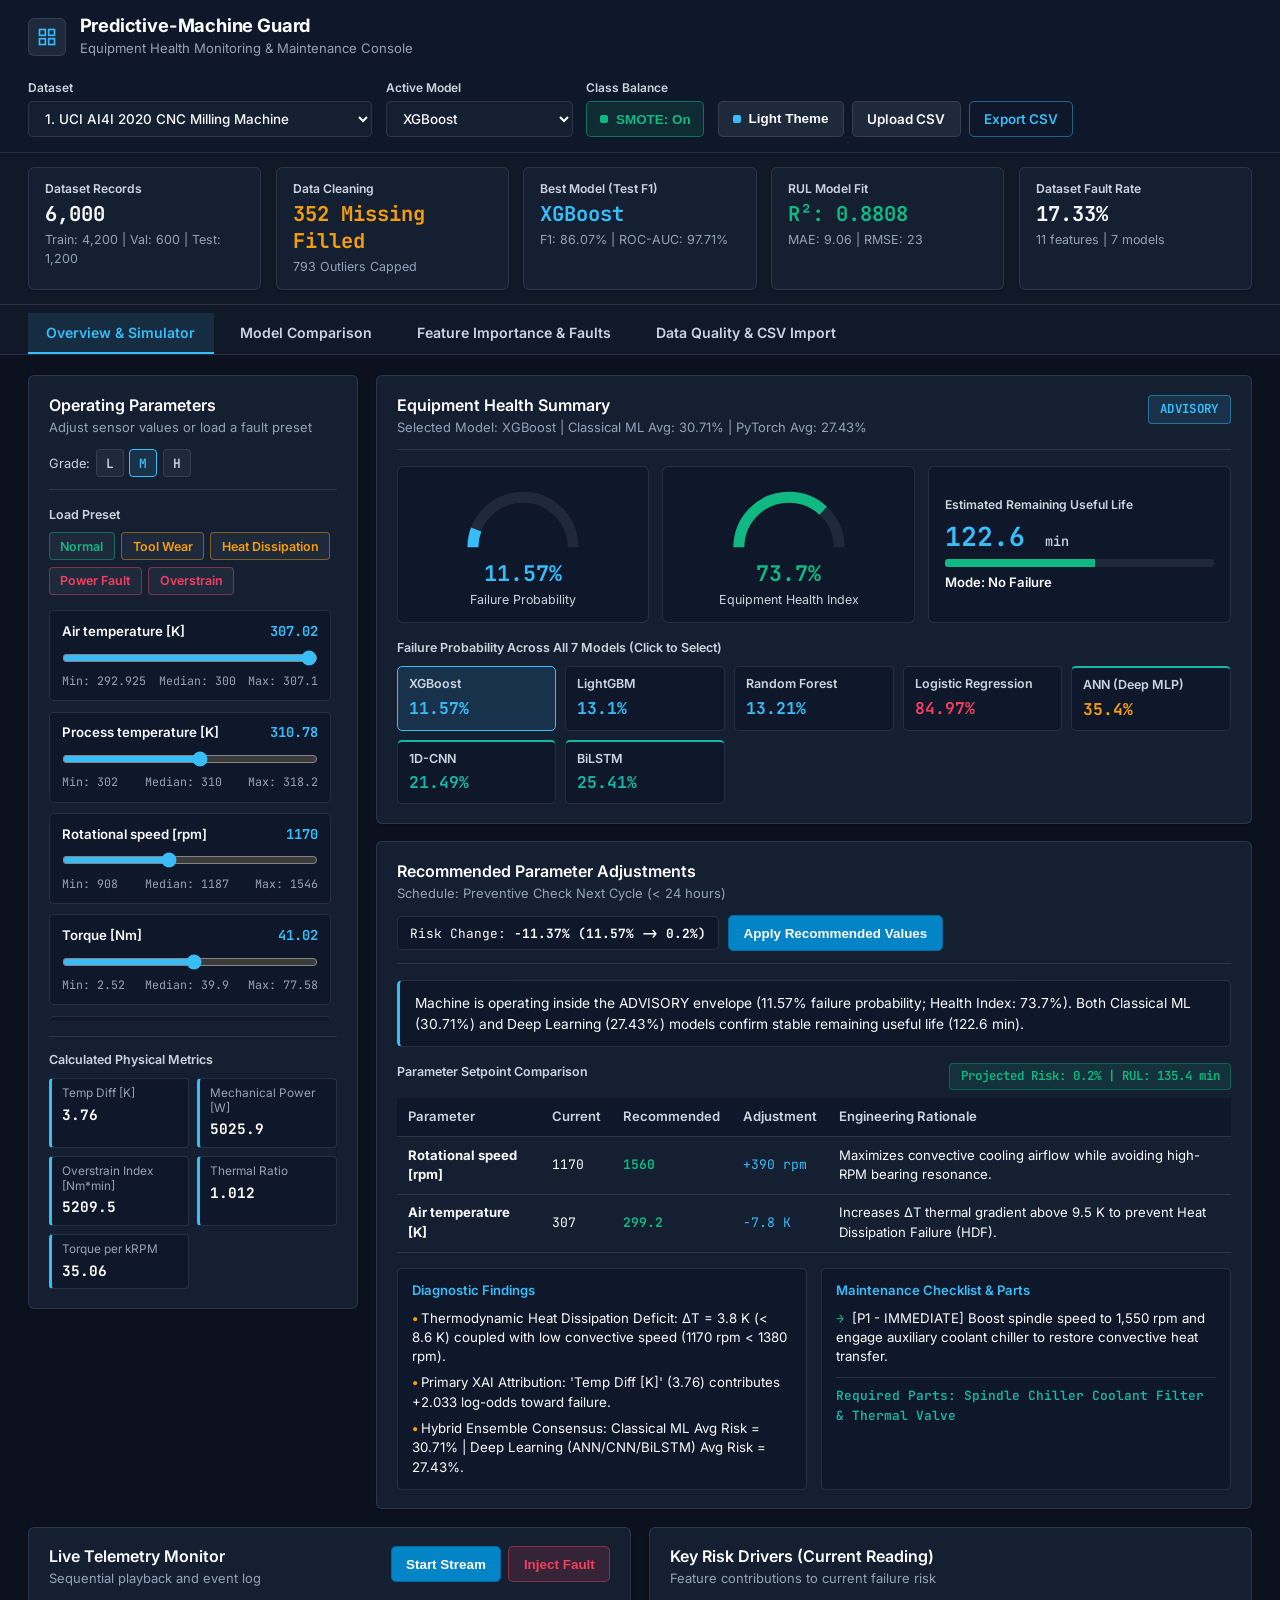
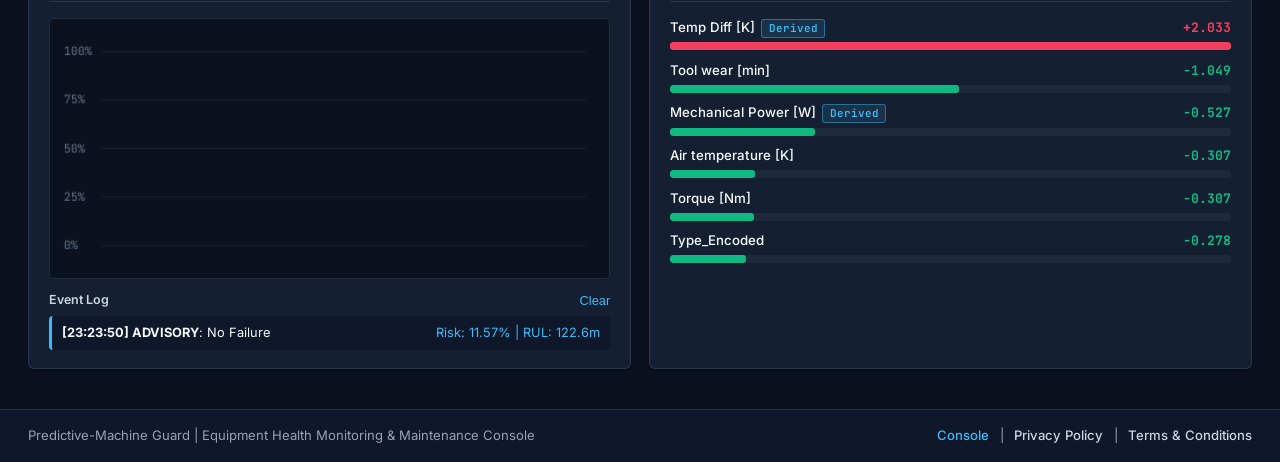
==== commit 4fae72d2: "Refine UI typography, remove keyword clutter, and prevent label truncation" ====
--- a/static/index.html
+++ b/static/index.html
@@ -3,21 +3,20 @@
 <head>
   <meta charset="UTF-8" />
   <meta name="viewport" content="width=device-width, initial-scale=1.0" />
-  <title>Predictive-Machine Guard | Industrial Predictive Maintenance Telemetry &amp; ML/DL Diagnostics</title>
+  <title>Predictive-Machine Guard | Equipment Health &amp; Predictive Maintenance</title>
   <link rel="icon" type="image/svg+xml" href="favicon.svg" />
   <link rel="alternate icon" type="image/x-icon" href="favicon.ico" />
   <link rel="preconnect" href="https://fonts.googleapis.com">
   <link rel="preconnect" href="https://fonts.gstatic.com" crossorigin>
-  <link href="https://fonts.googleapis.com/css2?family=Inter:wght@400;500;600;700;800&family=JetBrains+Mono:wght@400;500;600;700&display=swap" rel="stylesheet">
+  <link href="https://fonts.googleapis.com/css2?family=Inter:wght@400;500;600;700&family=JetBrains+Mono:wght@400;500;600;700&display=swap" rel="stylesheet">
   <link rel="stylesheet" href="styles.css" />
-  <link rel="stylesheet" href="/static/styles.css" />
 </head>
 <body>
-  <!-- Top Industrial Command Bar -->
+  <!-- Top Header Bar -->
   <header class="topbar">
     <div class="brand-block">
       <div class="brand-logo" aria-hidden="true">
-        <svg width="22" height="22" viewBox="0 0 24 24" fill="none" stroke="currentColor" stroke-width="2">
+        <svg width="20" height="20" viewBox="0 0 24 24" fill="none" stroke="currentColor" stroke-width="2">
           <rect x="3" y="3" width="7" height="7" />
           <rect x="14" y="3" width="7" height="7" />
           <rect x="14" y="14" width="7" height="7" />
@@ -27,170 +26,165 @@
       <div>
         <div class="brand-title-row">
           <h1>Predictive-Machine Guard</h1>
-          <span class="version-pill">SCADA / ML-DL v2.0</span>
-        </div>
-        <p class="brand-subtitle">12 Industrial Datasets | IQR Outlier &amp; Median Imputation | XGBoost, LightGBM, RF, LogReg + PyTorch ANN, 1D-CNN, BiLSTM | TreeSHAP</p>
+        </div>
+        <p class="brand-subtitle">Equipment Health Monitoring &amp; Maintenance Console</p>
       </div>
     </div>
 
     <div class="topbar-controls">
       <div class="control-group">
-        <label for="datasetSelect">Active Industrial Dataset (12 Benchmarks)</label>
+        <label for="datasetSelect">Dataset</label>
         <select id="datasetSelect" class="select-input">
-          <option value="ai4i2020">1. UCI AI4I 2020 CNC Milling Machine (10k Rows)</option>
-          <option value="cmapss">2. NASA CMAPSS Turbofan Jet Engine (Multi-Sensor RUL)</option>
-          <option value="custom_plant">3. CNC &amp; Robotic Vibro-Acoustic Plant / Uploaded CSV</option>
-          <option value="ims_bearing">4. NASA IMS Bearing Run-to-Failure Vibration</option>
-          <option value="secom_semiconductor">5. UCI SECOM Semiconductor Wafer Etch Chamber</option>
-          <option value="hydraulic_rig">6. UCI Hydraulic Test Rig Condition Monitoring</option>
-          <option value="centrifugal_pump">7. Industrial Centrifugal Pump Cavitation &amp; Seal</option>
-          <option value="wind_turbine_gearbox">8. Wind &amp; Steam Turbine Gearbox &amp; Generator</option>
-          <option value="steel_rolling_mill">9. Steel Hot-Rolling Mill Work-Roll &amp; Strip</option>
-          <option value="robotic_spot_welding">10. Automotive Robotic Spot-Welding &amp; Press Shop</option>
-          <option value="lithium_battery_cell">11. EV Lithium-Ion Battery Cell Formation &amp; Aging</option>
+          <option value="ai4i2020">1. UCI AI4I 2020 CNC Milling Machine</option>
+          <option value="cmapss">2. NASA CMAPSS Turbofan Jet Engine</option>
+          <option value="custom_plant">3. CNC &amp; Robotic Vibro-Acoustic Plant</option>
+          <option value="ims_bearing">4. NASA IMS Bearing Vibration</option>
+          <option value="secom_semiconductor">5. UCI SECOM Semiconductor Etch Chamber</option>
+          <option value="hydraulic_rig">6. UCI Hydraulic Test Rig Monitoring</option>
+          <option value="centrifugal_pump">7. Centrifugal Pump Cavitation &amp; Seal</option>
+          <option value="wind_turbine_gearbox">8. Wind Turbine Gearbox &amp; Generator</option>
+          <option value="steel_rolling_mill">9. Steel Hot-Rolling Mill Stand</option>
+          <option value="robotic_spot_welding">10. Robotic Spot-Welding &amp; Press Shop</option>
+          <option value="lithium_battery_cell">11. EV Lithium-Ion Battery Cell Aging</option>
           <option value="pharma_bioreactor">12. Pharmaceutical Bioreactor &amp; Freeze-Dryer</option>
         </select>
       </div>
 
       <div class="control-group">
-        <label for="modelSelect">Active Inference Model (ML / DL)</label>
+        <label for="modelSelect">Active Model</label>
         <select id="modelSelect" class="select-input">
-          <optgroup label="Classical Applied ML">
-            <option value="XGBoost">XGBoost Classifier</option>
-            <option value="LightGBM">LightGBM Classifier</option>
-            <option value="Random Forest">Random Forest Classifier</option>
+          <optgroup label="Classical Machine Learning">
+            <option value="XGBoost">XGBoost</option>
+            <option value="LightGBM">LightGBM</option>
+            <option value="Random Forest">Random Forest</option>
             <option value="Logistic Regression">Logistic Regression</option>
           </optgroup>
           <optgroup label="Deep Learning (PyTorch)">
-            <option value="ANN (Deep MLP)">ANN (Deep Multi-Layer Perceptron)</option>
-            <option value="1D-CNN">1D-CNN (Convolutional Neural Net)</option>
-            <option value="BiLSTM">BiLSTM (Bidirectional LSTM)</option>
+            <option value="ANN (Deep MLP)">ANN (Deep MLP)</option>
+            <option value="1D-CNN">1D-CNN</option>
+            <option value="BiLSTM">BiLSTM</option>
           </optgroup>
         </select>
       </div>
 
       <div class="control-group toggle-group">
-        <label>SMOTE Balancing</label>
-        <button id="smoteToggleBtn" class="btn-toggle active" title="Toggle SMOTE Minority Oversampling and retrain pipeline">
+        <label>Class Balance</label>
+        <button id="smoteToggleBtn" class="btn-toggle active" title="Toggle SMOTE oversampling on training split">
           <span class="dot"></span>
-          <span id="smoteStatusText">SMOTE ON</span>
+          <span id="smoteStatusText">SMOTE: On</span>
         </button>
       </div>
 
       <div class="control-actions">
-        <button id="themeToggleBtn" class="btn btn-secondary" title="Switch between Dark Mode and Light Mode">
+        <button id="themeToggleBtn" class="btn btn-secondary" title="Switch between Dark and Light theme">
           <span id="themeIcon" class="theme-indicator"></span>
-          <span id="themeLabel">Theme: Light</span>
+          <span id="themeLabel">Light Theme</span>
         </button>
-        <label for="csvUploadInput" class="btn btn-secondary" title="Upload your own custom manufacturing CSV dataset">
+        <label for="csvUploadInput" class="btn btn-secondary" title="Upload a custom telemetry CSV file">
           Upload CSV
         </label>
         <input type="file" id="csvUploadInput" accept=".csv" hidden />
-        <a id="exportCsvBtn" href="/api/download-dataset" class="btn btn-outline" title="Download active cleaned dataset as CSV">Export CSV</a>
+        <a id="exportCsvBtn" href="/api/download-dataset" class="btn btn-outline" title="Download cleaned dataset as CSV">Export CSV</a>
       </div>
     </div>
   </header>
 
-  <!-- Executive KPI Summary Strip -->
+  <!-- Summary Metrics Strip -->
   <section class="kpi-strip">
     <div class="kpi-card">
-      <span class="kpi-label">STRATIFIED SPLIT (70 / 10 / 20)</span>
-      <div class="kpi-value" id="kpiTotalRecords">10,000</div>
-      <span class="kpi-meta" id="kpiSplitMeta">Train: 70% | Val: 10% | Test: 20%</span>
+      <span class="kpi-label">Dataset Records</span>
+      <div class="kpi-value" id="kpiTotalRecords">5,000</div>
+      <span class="kpi-meta" id="kpiSplitMeta">Train: 3,500 | Val: 500 | Test: 1,000</span>
     </div>
     <div class="kpi-card">
-      <span class="kpi-label">PREPROCESSING AUDIT</span>
-      <div class="kpi-value text-amber" id="kpiCleanedSummary">-- Imputed</div>
-      <span class="kpi-meta" id="kpiOutlierSummary">-- IQR Outliers Winsorized</span>
+      <span class="kpi-label">Data Cleaning</span>
+      <div class="kpi-value text-amber" id="kpiCleanedSummary">-- Missing Filled</div>
+      <span class="kpi-meta" id="kpiOutlierSummary">-- Outliers Capped</span>
     </div>
     <div class="kpi-card">
-      <span class="kpi-label">TOP MODEL (HELD-OUT TEST F1)</span>
-      <div class="kpi-value text-cyan" id="kpiBestModel">XGBoost</div>
+      <span class="kpi-label">Best Model (Test F1)</span>
+      <div class="kpi-value text-cyan" id="kpiBestModel">Random Forest</div>
       <span class="kpi-meta" id="kpiBestModelMetrics">F1: --% | ROC-AUC: --%</span>
     </div>
     <div class="kpi-card">
-      <span class="kpi-label">RUL REGRESSOR FIT (TEST SET)</span>
+      <span class="kpi-label">RUL Model Fit</span>
       <div class="kpi-value text-emerald" id="kpiRulR2">R²: --</div>
-      <span class="kpi-meta" id="kpiRulErrors">MAE: -- min | RMSE: -- min</span>
+      <span class="kpi-meta" id="kpiRulErrors">MAE: -- | RMSE: --</span>
     </div>
     <div class="kpi-card">
-      <span class="kpi-label">EMPIRICAL FAULT RATE &amp; FEATURES</span>
+      <span class="kpi-label">Dataset Fault Rate</span>
       <div class="kpi-value" id="kpiFailureRate">3.39%</div>
-      <span class="kpi-meta" id="kpiTrainTime">-- features (-- ms)</span>
+      <span class="kpi-meta" id="kpiTrainTime">-- features | 7 models</span>
     </div>
   </section>
 
   <!-- Navigation Tabs -->
-  <nav class="workspace-tabs">
+  <nav class="workspace-tabs" aria-label="Main Navigation">
     <button class="tab-btn active" data-tab="tab-twin">
-      1. Digital Twin Telemetry &amp; Setpoint Optimizer
+      Overview &amp; Simulator
     </button>
     <button class="tab-btn" data-tab="tab-models">
-      2. Classical ML &amp; PyTorch Deep Learning Evaluation
+      Model Comparison
     </button>
     <button class="tab-btn" data-tab="tab-xai">
-      3. TreeSHAP Attribution &amp; Failure Mode Classification
+      Feature Importance &amp; Faults
     </button>
     <button class="tab-btn" data-tab="tab-data">
-      4. Preprocessing Audit (Imputation / IQR) &amp; CSV Ingestion
+      Data Quality &amp; CSV Import
     </button>
   </nav>
 
-  <!-- Main Content Container -->
+  <!-- Main Workspace Container -->
   <main class="workspace-container">
-    <!-- TAB 1: DIGITAL TWIN TELEMETRY & SETPOINT OPTIMIZER -->
+    <!-- TAB 1: OVERVIEW & SIMULATOR -->
     <section id="tab-twin" class="tab-panel active">
       <div class="twin-grid">
-        <!-- Left Column: Interactive Sensor Controls & Scenario Injector -->
+        <!-- Left Column: Operating Parameters -->
         <div class="panel-card sensor-control-panel">
           <div class="panel-header">
             <div>
-              <h2>Digital Twin Sensor Controls</h2>
-              <p>Modify operating parameters or inject fault states from dataset</p>
+              <h2>Operating Parameters</h2>
+              <p>Adjust sensor values or load a fault preset</p>
             </div>
             <div class="tier-selector">
-              <span>Tier:</span>
+              <span>Grade:</span>
               <button class="tier-btn" data-type="L">L</button>
               <button class="tier-btn active" data-type="M">M</button>
               <button class="tier-btn" data-type="H">H</button>
             </div>
           </div>
 
-          <!-- Scenario Quick Injectors -->
           <div class="scenario-bar">
-            <span class="scenario-label">Fault State Injection:</span>
+            <span class="scenario-label">Load Preset</span>
             <div class="scenario-buttons">
-              <button class="chip-btn chip-ok" data-scenario="normal">Nominal</button>
-              <button class="chip-btn chip-warn" data-scenario="TWF">Tool Wear (TWF)</button>
-              <button class="chip-btn chip-warn" data-scenario="HDF">Heat Dissipation (HDF)</button>
-              <button class="chip-btn chip-danger" data-scenario="PWF">Power Fault (PWF)</button>
-              <button class="chip-btn chip-danger" data-scenario="OSF">Overstrain (OSF)</button>
-            </div>
-          </div>
-
-          <!-- Dynamic Sliders Container -->
+              <button class="chip-btn chip-ok" data-scenario="normal">Normal</button>
+              <button class="chip-btn chip-warn" data-scenario="TWF">Tool Wear</button>
+              <button class="chip-btn chip-warn" data-scenario="HDF">Heat Dissipation</button>
+              <button class="chip-btn chip-danger" data-scenario="PWF">Power Fault</button>
+              <button class="chip-btn chip-danger" data-scenario="OSF">Overstrain</button>
+            </div>
+          </div>
+
           <div id="sensorSlidersContainer" class="sliders-scroll"></div>
 
-          <!-- Engineered Physics Features Box -->
           <div class="engineered-box">
-            <div class="engineered-title">Derived Physical &amp; Interaction Features</div>
+            <div class="engineered-title">Calculated Physical Metrics</div>
             <div id="engineeredFeaturesGrid" class="engineered-grid"></div>
           </div>
         </div>
 
-        <!-- Middle Column: Real-Time Prediction Gauges, 7-Model Consensus & Setpoint Optimizer -->
+        <!-- Middle Column: Equipment Health & Recommendations -->
         <div class="twin-center-col">
           <div class="panel-card gauges-panel">
             <div class="panel-header">
               <div>
-                <h2>Real-Time Equipment Health &amp; Multi-Model Prognostics</h2>
-                <p id="activeInferenceSubtitle">Live inference across 4 Classical ML and 3 PyTorch Deep Learning models</p>
-              </div>
-              <span id="severityBadge" class="status-badge status-success">OPTIMAL</span>
+                <h2>Equipment Health Summary</h2>
+                <p id="activeInferenceSubtitle">Active model diagnostics and ensemble comparison</p>
+              </div>
+              <span id="severityBadge" class="status-badge status-success">NOMINAL</span>
             </div>
 
             <div class="gauges-row">
-              <!-- Failure Probability Gauge -->
               <div class="gauge-item">
                 <svg viewBox="0 0 140 90" class="radial-gauge">
                   <path d="M 15 75 A 55 55 0 0 1 125 75" class="gauge-bg" />
@@ -198,11 +192,10 @@
                 </svg>
                 <div class="gauge-readout">
                   <span id="failureProbValue" class="gauge-number">1.2%</span>
-                  <span class="gauge-caption">Predicted Failure Probability</span>
+                  <span class="gauge-caption">Failure Probability</span>
                 </div>
               </div>
 
-              <!-- Machine Health Index Gauge -->
               <div class="gauge-item">
                 <svg viewBox="0 0 140 90" class="radial-gauge">
                   <path d="M 15 75 A 55 55 0 0 1 125 75" class="gauge-bg" />
@@ -210,13 +203,12 @@
                 </svg>
                 <div class="gauge-readout">
                   <span id="healthIndexValue" class="gauge-number text-emerald">94.5%</span>
-                  <span class="gauge-caption">Composite Health Index (MHI)</span>
+                  <span class="gauge-caption">Equipment Health Index</span>
                 </div>
               </div>
 
-              <!-- Remaining Useful Life (RUL) Card -->
               <div class="rul-box">
-                <span class="rul-title">PREDICTED RUL</span>
+                <span class="rul-title">Estimated Remaining Useful Life</span>
                 <div class="rul-main-value">
                   <span id="rulValue">178.4</span>
                   <small id="rulUnit">min</small>
@@ -224,53 +216,49 @@
                 <div class="rul-progress-track">
                   <div id="rulProgressBar" class="rul-progress-fill" style="width: 80%;"></div>
                 </div>
-                <span id="dominantModeLabel" class="rul-sub">Class: No Failure</span>
-              </div>
-            </div>
-
-            <!-- 7-Model Consensus Bar (4 Classical ML + 3 Deep Learning) -->
+                <span id="dominantModeLabel" class="rul-sub">Mode: No Failure</span>
+              </div>
+            </div>
+
             <div class="consensus-section">
-              <div class="section-mini-title">7-Model Failure Probability Output (Classical ML + PyTorch ANN / 1D-CNN / BiLSTM)</div>
+              <div class="section-mini-title">Failure Probability Across All 7 Models (Click to Select)</div>
               <div id="modelConsensusGrid" class="consensus-grid-7"></div>
             </div>
           </div>
 
-          <!-- Counterfactual Parameter Optimizer & Maintenance Prescription Card -->
           <div class="panel-card prescription-panel">
             <div class="panel-header">
               <div>
-                <h2>Counterfactual Parameter Optimizer &amp; Maintenance Protocol</h2>
-                <p id="prescriptionUrgency">Operating Status: Nominal Continuous Operation</p>
+                <h2>Recommended Parameter Adjustments</h2>
+                <p id="prescriptionUrgency">Status: Normal operation</p>
               </div>
               <div class="copilot-header-actions">
                 <div class="savings-pill">
-                  <span>Post-Tuning Risk Delta:</span>
+                  <span>Risk Change:</span>
                   <strong id="avoidedCostValue">0.0%</strong>
                 </div>
-                <button id="applyAiOptimalBtn" class="btn btn-primary" title="Set Digital Twin sliders to counterfactual optimal values">
-                  Apply Optimal Setpoints
+                <button id="applyAiOptimalBtn" class="btn btn-primary" title="Apply recommended setpoints to the parameter sliders">
+                  Apply Recommended Values
                 </button>
               </div>
             </div>
 
-            <!-- Technical Diagnostic Summary Banner -->
             <div id="aiExecutiveSummaryBox" class="ai-summary-banner"></div>
 
-            <!-- Counterfactual Parameter Tuning Table -->
             <div class="tuning-section">
               <div class="tuning-header-row">
-                <span class="section-mini-title">Counterfactual Parameter Setpoint Table</span>
-                <span id="projectedOptimizationBadge" class="projected-pill">Projected Post-Tuning Risk: --% | RUL: -- min</span>
+                <span class="section-mini-title">Parameter Setpoint Comparison</span>
+                <span id="projectedOptimizationBadge" class="projected-pill">Projected Risk: --% | RUL: -- min</span>
               </div>
               <div class="table-responsive">
                 <table class="benchmark-table compact-table">
                   <thead>
                     <tr>
-                      <th>Sensor / Parameter</th>
-                      <th>Current Value</th>
-                      <th>Recommended Setpoint</th>
-                      <th>Delta</th>
-                      <th>Physical &amp; SHAP Basis</th>
+                      <th>Parameter</th>
+                      <th>Current</th>
+                      <th>Recommended</th>
+                      <th>Adjustment</th>
+                      <th>Engineering Rationale</th>
                     </tr>
                   </thead>
                   <tbody id="aiParameterTuningBody"></tbody>
@@ -280,11 +268,11 @@
 
             <div class="prescription-columns">
               <div class="prescription-block">
-                <h3>Physical Threshold &amp; SHAP Diagnostics</h3>
+                <h3>Diagnostic Findings</h3>
                 <ul id="physicsDiagnosticsList" class="diagnostic-list"></ul>
               </div>
               <div class="prescription-block">
-                <h3>Prioritized Maintenance Protocol &amp; Required Parts</h3>
+                <h3>Maintenance Checklist &amp; Parts</h3>
                 <ul id="recommendedActionsList" class="action-list"></ul>
                 <div id="sparePartsLine" class="spare-parts-tag"></div>
               </div>
@@ -292,26 +280,26 @@
           </div>
         </div>
 
-        <!-- Right Column: Live Telemetry Stream Simulator & Local SHAP Quick View -->
+        <!-- Right Column: Live Stream & Local Drivers -->
         <div class="twin-right-col">
           <div class="panel-card stream-panel">
             <div class="panel-header">
               <div>
-                <h2>Telemetry Stream Monitor</h2>
-                <p>Sequential dataset playback and fault injection log</p>
+                <h2>Live Telemetry Monitor</h2>
+                <p>Sequential playback and event log</p>
               </div>
               <div class="stream-btn-group">
                 <button id="streamToggleBtn" class="btn btn-primary">Start Stream</button>
-                <button id="streamSpikeBtn" class="btn btn-danger-outline" title="Sample a fault record from active dataset">Inject Fault</button>
+                <button id="streamSpikeBtn" class="btn btn-danger-outline" title="Load a fault sample from the active dataset">Inject Fault</button>
               </div>
             </div>
 
             <div class="canvas-wrapper">
-              <canvas id="liveStreamCanvas" width="460" height="195"></canvas>
+              <canvas id="liveStreamCanvas" width="460" height="205"></canvas>
             </div>
 
             <div class="alert-feed-header">
-              <span>Telemetry Event Log</span>
+              <span>Event Log</span>
               <button id="clearAlertsBtn" class="btn-link">Clear</button>
             </div>
             <div id="liveAlertFeed" class="alert-feed"></div>
@@ -320,8 +308,8 @@
           <div class="panel-card mini-shap-panel">
             <div class="panel-header">
               <div>
-                <h2>Local TreeSHAP Feature Contributions</h2>
-                <p>Log-odds attribution for active telemetry vector</p>
+                <h2>Key Risk Drivers (Current Reading)</h2>
+                <p>Feature contributions to current failure risk</p>
               </div>
             </div>
             <div id="liveLocalShapBars" class="shap-bars-container"></div>
@@ -330,23 +318,23 @@
       </div>
     </section>
 
-    <!-- TAB 2: CLASSICAL ML & DEEP LEARNING (ANN / 1D-CNN / BiLSTM) LAB -->
+    <!-- TAB 2: MODEL COMPARISON -->
     <section id="tab-models" class="tab-panel">
       <div class="models-grid">
         <div class="panel-card full-width">
           <div class="panel-header">
             <div>
-              <h2>7-Model Evaluation Benchmark (4 Classical ML + 3 PyTorch Deep Learning Architectures)</h2>
-              <p>Evaluated on Stratified Train (70%), Validation (10%), and Held-Out Test (20%) Splits</p>
+              <h2>Model Performance Summary (Held-Out Test Split)</h2>
+              <p>Evaluated on 70% Train, 10% Validation, and 20% Test splits across Classical ML and PyTorch models</p>
             </div>
           </div>
           <div class="table-responsive">
             <table class="benchmark-table">
               <thead>
                 <tr>
-                  <th>Model Architecture</th>
-                  <th>Family</th>
-                  <th>F1-Score (Test)</th>
+                  <th>Model</th>
+                  <th>Category</th>
+                  <th>F1-Score</th>
                   <th>ROC-AUC</th>
                   <th>PR-AUC</th>
                   <th>Recall</th>
@@ -355,7 +343,7 @@
                   <th>Test Acc</th>
                   <th>MCC</th>
                   <th>Brier Loss</th>
-                  <th>Fit Time</th>
+                  <th>Train Time</th>
                 </tr>
               </thead>
               <tbody id="modelBenchmarkTableBody"></tbody>
@@ -363,37 +351,35 @@
           </div>
         </div>
 
-        <!-- ROC Curve & PR Curve Canvases -->
-        <div class="panel-card">
-          <div class="panel-header">
-            <div>
-              <h2>Receiver Operating Characteristic (ROC Curves: All 7 Models)</h2>
-              <p>True Positive Rate vs. False Positive Rate on held-out test split (20%)</p>
+        <div class="panel-card">
+          <div class="panel-header">
+            <div>
+              <h2>ROC Curves (All 7 Models)</h2>
+              <p>True Positive Rate vs. False Positive Rate on the 20% test set</p>
             </div>
           </div>
           <div class="canvas-wrapper chart-box">
-            <canvas id="rocChartCanvas" width="520" height="310"></canvas>
-          </div>
-        </div>
-
-        <div class="panel-card">
-          <div class="panel-header">
-            <div>
-              <h2>PyTorch Deep Learning Epoch Convergence (ANN, 1D-CNN, BiLSTM)</h2>
-              <p>Training (solid) and Validation (dashed) Binary Cross-Entropy Loss across 16 epochs</p>
+            <canvas id="rocChartCanvas" width="540" height="350"></canvas>
+          </div>
+        </div>
+
+        <div class="panel-card">
+          <div class="panel-header">
+            <div>
+              <h2>PyTorch Training &amp; Validation Loss</h2>
+              <p>Cross-entropy loss per epoch for ANN, 1D-CNN, and BiLSTM (solid: train, dashed: validation)</p>
             </div>
           </div>
           <div class="canvas-wrapper chart-box">
-            <canvas id="dlLossChartCanvas" width="520" height="310"></canvas>
-          </div>
-        </div>
-
-        <!-- Confusion Matrices & SMOTE Impact Analysis -->
-        <div class="panel-card">
-          <div class="panel-header">
-            <div>
-              <h2>Held-Out Test Confusion Matrices (All 7 Models)</h2>
-              <p>True Negatives (TN), False Positives (FP), False Negatives (FN), True Positives (TP)</p>
+            <canvas id="dlLossChartCanvas" width="540" height="350"></canvas>
+          </div>
+        </div>
+
+        <div class="panel-card">
+          <div class="panel-header">
+            <div>
+              <h2>Test Set Confusion Matrices</h2>
+              <p>True Negatives (TN), False Positives (FP), False Negatives (FN), and True Positives (TP)</p>
             </div>
           </div>
           <div id="confusionMatricesGrid" class="cm-grid"></div>
@@ -402,8 +388,8 @@
         <div class="panel-card">
           <div class="panel-header">
             <div>
-              <h2>SMOTE Class-Imbalance Ablation &amp; RUL Regressor Metrics</h2>
-              <p>Comparison of Random Forest test metrics with and without SMOTE oversampling</p>
+              <h2>Class Balancing (SMOTE) &amp; RUL Regression Metrics</h2>
+              <p>Effect of SMOTE minority oversampling on recall and F1-score</p>
             </div>
           </div>
           <div id="smoteAblationContainer" class="smote-ablation-box"></div>
@@ -411,14 +397,14 @@
       </div>
     </section>
 
-    <!-- TAB 3: EXPLAINABLE AI (SHAP) & FAILURE MODES -->
+    <!-- TAB 3: FEATURE IMPORTANCE & FAULTS -->
     <section id="tab-xai" class="tab-panel">
       <div class="xai-grid">
         <div class="panel-card">
           <div class="panel-header">
             <div>
-              <h2>Global TreeSHAP Feature Importance Ranking</h2>
-              <p>Mean |SHAP| attribution across held-out test set (derived features marked [PHYS])</p>
+              <h2>Global Feature Importance (SHAP)</h2>
+              <p>Average impact of each parameter across the test dataset</p>
             </div>
           </div>
           <div id="globalShapContainer" class="shap-bars-container large"></div>
@@ -427,8 +413,8 @@
         <div class="panel-card">
           <div class="panel-header">
             <div>
-              <h2>Local Instance TreeSHAP Attribution</h2>
-              <p>Per-feature log-odds contribution for the current Digital Twin telemetry vector</p>
+              <h2>Current Reading Feature Impact</h2>
+              <p>How each parameter pushes current failure risk higher (+) or lower (-)</p>
             </div>
           </div>
           <div id="detailedLocalShapContainer" class="shap-bars-container large"></div>
@@ -437,8 +423,8 @@
         <div class="panel-card">
           <div class="panel-header">
             <div>
-              <h2>Multi-Class Failure Mode Classification Probabilities</h2>
-              <p>Predicted probability distribution across dataset failure modes</p>
+              <h2>Predicted Fault Mode Breakdown</h2>
+              <p>Probability distribution across specific failure modes for the current reading</p>
             </div>
           </div>
           <div id="failureModeProbsContainer" class="shap-bars-container"></div>
@@ -447,8 +433,8 @@
         <div class="panel-card">
           <div class="panel-header">
             <div>
-              <h2>Empirical Failure Mode Distribution in Active Dataset</h2>
-              <p>Record counts and percentages per failure mode in cleaned dataset</p>
+              <h2>Dataset Fault Mode Distribution</h2>
+              <p>Historical fault counts and percentages in the active dataset</p>
             </div>
           </div>
           <div id="datasetFailureModesBreakdown" class="shap-bars-container"></div>
@@ -456,29 +442,28 @@
       </div>
     </section>
 
-    <!-- TAB 4: DATA PREPROCESSING AUDIT (MISSING / OUTLIERS) & CUSTOM CSV STUDIO -->
+    <!-- TAB 4: DATA QUALITY & CSV IMPORT -->
     <section id="tab-data" class="tab-panel">
       <div class="data-grid">
-        <!-- Data Preprocessing & Outlier/Missing Audit Table -->
         <div class="panel-card full-width">
           <div class="panel-header">
             <div>
-              <h2>Automated Data Preprocessing Audit: Missing Value Imputation &amp; Outlier Capping</h2>
-              <p id="preprocessingMethodSubtitle">Type-Stratified Median Imputation + Tukey 1.5xIQR / Z-Score Outlier Audit &amp; Winsorization</p>
+              <h2>Data Quality &amp; Cleaning Summary</h2>
+              <p id="preprocessingMethodSubtitle">Missing value imputation and IQR outlier capping across sensor columns</p>
             </div>
           </div>
           <div class="table-responsive">
             <table class="benchmark-table">
               <thead>
                 <tr>
-                  <th>Sensor / Feature Column</th>
-                  <th>Missing (Before to After)</th>
-                  <th>Imputation Strategy</th>
-                  <th>IQR Outliers (1.5xIQR)</th>
-                  <th>Extreme Spikes (|Z| &gt; 3)</th>
-                  <th>Outlier Treatment Applied</th>
-                  <th>Mean +/- Std (Before)</th>
-                  <th>Mean +/- Std (After)</th>
+                  <th>Column</th>
+                  <th>Missing Values (Before to After)</th>
+                  <th>Imputation Method</th>
+                  <th>IQR Outliers</th>
+                  <th>Z-Score Spikes (|Z| &gt; 3)</th>
+                  <th>Capping Range</th>
+                  <th>Mean +/- Std (Raw)</th>
+                  <th>Mean +/- Std (Cleaned)</th>
                 </tr>
               </thead>
               <tbody id="preprocessingAuditTableBody"></tbody>
@@ -489,8 +474,8 @@
         <div class="panel-card full-width">
           <div class="panel-header">
             <div>
-              <h2>Custom Manufacturing CSV Ingestion &amp; Auto-Schema Mapper</h2>
-              <p>Upload any CSV dataset to run automated missing/outlier cleaning and retrain all 7 ML/DL models</p>
+              <h2>Import Custom Telemetry CSV</h2>
+              <p>Upload a CSV file to clean missing values, cap outliers, and evaluate models</p>
             </div>
           </div>
           <div class="upload-dropzone" id="dropzoneArea">
@@ -501,9 +486,9 @@
                 <line x1="12" y1="3" x2="12" y2="15"/>
               </svg>
             </div>
-            <h3>Drop a manufacturing telemetry CSV file here or select from disk</h3>
-            <p>Compatible with UCI AI4I 2020, NASA CMAPSS, or custom PLC/SCADA sensor tables (minimum 30 rows).</p>
-            <button id="browseCsvBtn" class="btn btn-primary">Select CSV File</button>
+            <h3>Drop a CSV file here or select from your computer</h3>
+            <p>Supports standard sensor tables with at least 30 rows.</p>
+            <button id="browseCsvBtn" class="btn btn-primary">Choose CSV File</button>
             <div id="uploadStatusBanner" class="upload-status hidden"></div>
           </div>
         </div>
@@ -511,10 +496,10 @@
         <div class="panel-card full-width">
           <div class="panel-header">
             <div>
-              <h2>Dataset Record Inspector (Sampled Healthy &amp; Failure Rows)</h2>
-              <p>Click <strong>"Load into Twin"</strong> on any record to load its sensor values into the Digital Twin</p>
-            </div>
-            <button id="refreshSamplesBtn" class="btn btn-secondary">Sample New Records</button>
+              <h2>Sample Dataset Records</h2>
+              <p>Select <strong>Load</strong> on any row to inspect its sensor values in the simulator</p>
+            </div>
+            <button id="refreshSamplesBtn" class="btn btn-secondary">Refresh Samples</button>
           </div>
           <div class="table-responsive">
             <table class="benchmark-table" id="sampleRowsTable">
@@ -529,10 +514,10 @@
 
   <footer class="app-footer">
     <div class="footer-left">
-      <span>Predictive-Machine Guard | Industrial Predictive Maintenance Telemetry &amp; ML/DL Diagnostics</span>
+      <span>Predictive-Machine Guard | Equipment Health Monitoring &amp; Maintenance Console</span>
     </div>
     <div class="footer-links">
-      <a href="index.html" class="active-footer-link">Telemetry Console</a>
+      <a href="index.html" class="active-footer-link">Console</a>
       <span class="footer-sep">|</span>
       <a href="privacy.html">Privacy Policy</a>
       <span class="footer-sep">|</span>
@@ -540,11 +525,10 @@
     </div>
   </footer>
 
-  <!-- Loading Overlay for Dataset Retraining -->
   <div id="loadingOverlay" class="loading-overlay hidden">
     <div class="spinner"></div>
-    <h3 id="loadingTitle">Running ML &amp; Deep Learning Pipeline...</h3>
-    <p id="loadingSubtitle">Imputing Missing Values | Winsorizing Outliers | Fitting XGBoost, LightGBM, RF, LogReg, PyTorch ANN, 1D-CNN, BiLSTM &amp; TreeSHAP</p>
+    <h3 id="loadingTitle">Loading dataset and model metrics...</h3>
+    <p id="loadingSubtitle">Preparing telemetry controls, evaluation metrics, and feature attributions</p>
   </div>
 
   <script src="precomputed_states.js"></script>
--- a/static/styles.css
+++ b/static/styles.css
@@ -1,32 +1,32 @@
 :root {
-  --bg-base: #0b0f17;
+  --bg-base: #0b111e;
   --bg-surface: #111827;
-  --bg-card: #151e2e;
+  --bg-card: #151f32;
   --bg-elevated: #1e293b;
   --bg-subcard: #0f172a;
   --bg-canvas: #0b111e;
   --bg-track: #1e293b;
   --topbar-bg: #0f172a;
   --kpi-strip-bg: #111827;
-  --shadow-card: 0 2px 6px rgba(0, 0, 0, 0.28);
+  --shadow-card: 0 1px 3px rgba(0, 0, 0, 0.24);
   --border-subtle: rgba(148, 163, 184, 0.18);
   --border-highlight: rgba(56, 189, 248, 0.45);
-  --text-primary: #f1f5f9;
+  --text-primary: #f8fafc;
   --text-heading: #ffffff;
-  --text-secondary: #94a3b8;
-  --text-muted: #64748b;
+  --text-secondary: #cbd5e1;
+  --text-muted: #94a3b8;
   --cyan: #38bdf8;
-  --cyan-glow: rgba(56, 189, 248, 0.14);
+  --cyan-glow: rgba(56, 189, 248, 0.12);
   --teal: #14b8a6;
-  --teal-glow: rgba(20, 184, 166, 0.14);
+  --teal-glow: rgba(20, 184, 166, 0.12);
   --emerald: #10b981;
-  --emerald-glow: rgba(16, 185, 129, 0.14);
+  --emerald-glow: rgba(16, 185, 129, 0.12);
   --amber: #f59e0b;
-  --amber-glow: rgba(245, 158, 11, 0.14);
+  --amber-glow: rgba(245, 158, 11, 0.12);
   --rose: #f43f5e;
-  --rose-glow: rgba(244, 63, 94, 0.16);
-  --font-sans: 'Inter', -apple-system, BlinkMacSystemFont, sans-serif;
-  --font-mono: 'JetBrains Mono', monospace;
+  --rose-glow: rgba(244, 63, 94, 0.14);
+  --font-sans: 'Inter', -apple-system, BlinkMacSystemFont, "Segoe UI", Roboto, sans-serif;
+  --font-mono: 'JetBrains Mono', Consolas, monospace;
 }
 
 body[data-theme="light"] {
@@ -38,24 +38,24 @@
   --bg-canvas: #f8fafc;
   --bg-track: #e2e8f0;
   --topbar-bg: #ffffff;
-  --kpi-strip-bg: #e2e8f0;
-  --shadow-card: 0 1px 4px rgba(15, 23, 42, 0.08);
-  --border-subtle: rgba(15, 23, 42, 0.14);
-  --border-highlight: rgba(2, 132, 199, 0.45);
+  --kpi-strip-bg: #f8fafc;
+  --shadow-card: 0 1px 3px rgba(15, 23, 42, 0.06);
+  --border-subtle: rgba(15, 23, 42, 0.12);
+  --border-highlight: rgba(2, 132, 199, 0.4);
   --text-primary: #0f172a;
   --text-heading: #0f172a;
-  --text-secondary: #475569;
+  --text-secondary: #334155;
   --text-muted: #64748b;
   --cyan: #0284c7;
-  --cyan-glow: rgba(2, 132, 199, 0.1);
+  --cyan-glow: rgba(2, 132, 199, 0.08);
   --teal: #0d9488;
-  --teal-glow: rgba(13, 148, 136, 0.1);
+  --teal-glow: rgba(13, 148, 136, 0.08);
   --emerald: #059669;
-  --emerald-glow: rgba(5, 150, 105, 0.1);
+  --emerald-glow: rgba(5, 150, 105, 0.08);
   --amber: #d97706;
-  --amber-glow: rgba(217, 119, 6, 0.1);
+  --amber-glow: rgba(217, 119, 6, 0.08);
   --rose: #e11d48;
-  --rose-glow: rgba(225, 29, 72, 0.1);
+  --rose-glow: rgba(225, 29, 72, 0.08);
 }
 
 * {
@@ -68,18 +68,21 @@
   background-color: var(--bg-base);
   color: var(--text-primary);
   font-family: var(--font-sans);
-  line-height: 1.45;
+  font-size: 14px;
+  line-height: 1.5;
   min-height: 100vh;
   overflow-x: hidden;
-}
-
+  -webkit-font-smoothing: antialiased;
+}
+
+/* Header Bar */
 .topbar {
   display: flex;
   flex-wrap: wrap;
   justify-content: space-between;
   align-items: center;
-  gap: 1rem;
-  padding: 0.85rem 1.5rem;
+  gap: 1.25rem;
+  padding: 0.9rem 1.75rem;
   background: var(--topbar-bg);
   border-bottom: 1px solid var(--border-subtle);
   position: sticky;
@@ -94,21 +97,16 @@
 }
 
 .brand-logo {
-  width: 40px;
-  height: 40px;
-  border-radius: 4px;
+  width: 38px;
+  height: 38px;
+  border-radius: 6px;
   background: var(--bg-elevated);
   border: 1px solid var(--border-subtle);
   display: flex;
   align-items: center;
   justify-content: center;
   color: var(--cyan);
-}
-
-.brand-title-row {
-  display: flex;
-  align-items: center;
-  gap: 0.6rem;
+  flex-shrink: 0;
 }
 
 .brand-title-row h1 {
@@ -116,41 +114,30 @@
   font-weight: 700;
   letter-spacing: -0.01em;
   color: var(--text-heading);
-}
-
-.version-pill {
-  font-family: var(--font-mono);
-  font-size: 0.66rem;
-  font-weight: 700;
-  padding: 0.12rem 0.45rem;
-  border-radius: 3px;
-  background: var(--cyan-glow);
-  color: var(--cyan);
-  border: 1px solid var(--border-highlight);
+  line-height: 1.25;
 }
 
 .brand-subtitle {
-  font-size: 0.74rem;
-  color: var(--text-secondary);
+  font-size: 0.82rem;
+  color: var(--text-muted);
+  margin-top: 0.1rem;
 }
 
 .topbar-controls {
   display: flex;
   flex-wrap: wrap;
   align-items: flex-end;
-  gap: 0.75rem;
+  gap: 0.85rem;
 }
 
 .control-group {
   display: flex;
   flex-direction: column;
-  gap: 0.22rem;
+  gap: 0.28rem;
 }
 
 .control-group label {
-  font-size: 0.66rem;
-  text-transform: uppercase;
-  letter-spacing: 0.04em;
+  font-size: 0.75rem;
   color: var(--text-secondary);
   font-weight: 600;
 }
@@ -159,13 +146,14 @@
   background: var(--bg-card);
   color: var(--text-primary);
   border: 1px solid var(--border-subtle);
-  border-radius: 4px;
-  padding: 0.4rem 0.65rem;
-  font-size: 0.79rem;
+  border-radius: 5px;
+  padding: 0.45rem 0.75rem;
+  font-size: 0.84rem;
   font-family: var(--font-sans);
   font-weight: 500;
   outline: none;
   cursor: pointer;
+  min-height: 36px;
 }
 
 .select-input:focus {
@@ -173,22 +161,23 @@
 }
 
 .btn-toggle {
-  display: flex;
-  align-items: center;
-  gap: 0.45rem;
+  display: inline-flex;
+  align-items: center;
+  gap: 0.5rem;
   background: var(--bg-card);
   color: var(--text-secondary);
   border: 1px solid var(--border-subtle);
-  padding: 0.4rem 0.7rem;
-  border-radius: 4px;
-  font-size: 0.78rem;
+  padding: 0.45rem 0.8rem;
+  border-radius: 5px;
+  font-size: 0.84rem;
   font-weight: 600;
   cursor: pointer;
+  min-height: 36px;
 }
 
 .btn-toggle .dot {
-  width: 7px;
-  height: 7px;
+  width: 8px;
+  height: 8px;
   border-radius: 2px;
   background: var(--text-muted);
 }
@@ -214,21 +203,23 @@
 .control-actions {
   display: flex;
   align-items: center;
-  gap: 0.45rem;
+  gap: 0.5rem;
 }
 
 .btn {
   display: inline-flex;
   align-items: center;
   justify-content: center;
-  gap: 0.4rem;
-  padding: 0.42rem 0.8rem;
-  border-radius: 4px;
-  font-size: 0.78rem;
+  gap: 0.45rem;
+  padding: 0.45rem 0.9rem;
+  border-radius: 5px;
+  font-size: 0.84rem;
   font-weight: 600;
   cursor: pointer;
   text-decoration: none;
   border: 1px solid transparent;
+  min-height: 36px;
+  white-space: nowrap;
 }
 
 .btn-primary {
@@ -267,16 +258,17 @@
   background: none;
   border: none;
   color: var(--cyan);
-  font-size: 0.74rem;
+  font-size: 0.8rem;
+  font-weight: 500;
   cursor: pointer;
 }
 
-/* KPI Strip */
+/* Summary KPI Strip */
 .kpi-strip {
   display: grid;
-  grid-template-columns: repeat(5, 1fr);
-  gap: 0.75rem;
-  padding: 0.75rem 1.5rem;
+  grid-template-columns: repeat(5, minmax(0, 1fr));
+  gap: 0.9rem;
+  padding: 0.9rem 1.75rem;
   background: var(--kpi-strip-bg);
   border-bottom: 1px solid var(--border-subtle);
 }
@@ -284,29 +276,29 @@
 .kpi-card {
   background: var(--bg-card);
   border: 1px solid var(--border-subtle);
-  border-radius: 4px;
-  padding: 0.65rem 0.9rem;
-  display: flex;
-  flex-direction: column;
-  gap: 0.14rem;
+  border-radius: 6px;
+  padding: 0.75rem 1rem;
+  display: flex;
+  flex-direction: column;
+  gap: 0.2rem;
   box-shadow: var(--shadow-card);
 }
 
 .kpi-label {
-  font-size: 0.65rem;
+  font-size: 0.76rem;
+  font-weight: 600;
+  color: var(--text-secondary);
+}
+
+.kpi-value {
+  font-family: var(--font-mono);
+  font-size: 1.28rem;
   font-weight: 700;
-  letter-spacing: 0.05em;
-  color: var(--text-secondary);
-}
-
-.kpi-value {
-  font-family: var(--font-mono);
-  font-size: 1.22rem;
-  font-weight: 700;
+  line-height: 1.3;
 }
 
 .kpi-meta {
-  font-size: 0.72rem;
+  font-size: 0.78rem;
   color: var(--text-muted);
 }
 
@@ -316,11 +308,12 @@
 .text-amber { color: var(--amber); }
 .text-rose { color: var(--rose); }
 
-/* Workspace Tabs */
+/* Navigation Tabs */
 .workspace-tabs {
   display: flex;
-  gap: 0.35rem;
-  padding: 0.55rem 1.5rem 0;
+  flex-wrap: wrap;
+  gap: 0.5rem;
+  padding: 0.5rem 1.75rem 0;
   border-bottom: 1px solid var(--border-subtle);
   background: var(--bg-surface);
 }
@@ -330,10 +323,12 @@
   color: var(--text-secondary);
   border: none;
   border-bottom: 2px solid transparent;
-  padding: 0.6rem 1rem;
-  font-size: 0.81rem;
+  padding: 0.7rem 1.15rem;
+  font-family: var(--font-sans);
+  font-size: 0.88rem;
   font-weight: 600;
   cursor: pointer;
+  white-space: nowrap;
 }
 
 .tab-btn:hover {
@@ -346,8 +341,11 @@
   background: var(--cyan-glow);
 }
 
+/* Main Workspace */
 .workspace-container {
-  padding: 1rem 1.5rem 2.2rem;
+  padding: 1.25rem 1.75rem 2.5rem;
+  max-width: 1920px;
+  margin: 0 auto;
 }
 
 .tab-panel {
@@ -360,8 +358,8 @@
 
 .twin-grid {
   display: grid;
-  grid-template-columns: 335px 1fr 410px;
-  gap: 0.9rem;
+  grid-template-columns: 350px minmax(0, 1fr) 410px;
+  gap: 1.1rem;
   align-items: start;
 }
 
@@ -369,43 +367,49 @@
 .twin-right-col {
   display: flex;
   flex-direction: column;
-  gap: 0.9rem;
+  gap: 1.1rem;
+  min-width: 0;
 }
 
 .panel-card {
   background: var(--bg-card);
   border: 1px solid var(--border-subtle);
   border-radius: 6px;
-  padding: 0.95rem 1.1rem;
+  padding: 1.15rem 1.25rem;
   box-shadow: var(--shadow-card);
+  min-width: 0;
 }
 
 .panel-header {
   display: flex;
+  flex-wrap: wrap;
   justify-content: space-between;
   align-items: flex-start;
   gap: 0.75rem;
-  margin-bottom: 0.8rem;
-  padding-bottom: 0.6rem;
+  margin-bottom: 1rem;
+  padding-bottom: 0.75rem;
   border-bottom: 1px solid var(--border-subtle);
 }
 
 .panel-header h2 {
-  font-size: 0.92rem;
-  font-weight: 700;
+  font-size: 1rem;
+  font-weight: 600;
   color: var(--text-heading);
+  line-height: 1.3;
 }
 
 .panel-header p {
-  font-size: 0.73rem;
-  color: var(--text-secondary);
-}
-
+  font-size: 0.81rem;
+  color: var(--text-muted);
+  margin-top: 0.15rem;
+}
+
+/* Equipment Grade Selector */
 .tier-selector {
   display: flex;
   align-items: center;
-  gap: 0.25rem;
-  font-size: 0.73rem;
+  gap: 0.35rem;
+  font-size: 0.8rem;
   color: var(--text-secondary);
 }
 
@@ -413,12 +417,12 @@
   background: var(--bg-elevated);
   color: var(--text-secondary);
   border: 1px solid var(--border-subtle);
-  border-radius: 3px;
-  width: 26px;
-  height: 26px;
-  font-family: var(--font-mono);
-  font-size: 0.74rem;
-  font-weight: 700;
+  border-radius: 4px;
+  width: 28px;
+  height: 28px;
+  font-family: var(--font-mono);
+  font-size: 0.8rem;
+  font-weight: 600;
   cursor: pointer;
 }
 
@@ -428,31 +432,31 @@
   border-color: var(--cyan);
 }
 
+/* Preset Buttons */
 .scenario-bar {
-  margin-bottom: 0.8rem;
+  margin-bottom: 0.95rem;
 }
 
 .scenario-label {
   display: block;
-  font-size: 0.68rem;
-  text-transform: uppercase;
-  letter-spacing: 0.04em;
-  color: var(--text-secondary);
-  margin-bottom: 0.35rem;
+  font-size: 0.78rem;
+  color: var(--text-secondary);
+  margin-bottom: 0.45rem;
   font-weight: 600;
 }
 
 .scenario-buttons {
   display: flex;
   flex-wrap: wrap;
-  gap: 0.32rem;
+  gap: 0.4rem;
 }
 
 .chip-btn {
-  font-size: 0.71rem;
-  font-weight: 600;
-  padding: 0.26rem 0.52rem;
-  border-radius: 3px;
+  font-family: var(--font-sans);
+  font-size: 0.78rem;
+  font-weight: 600;
+  padding: 0.35rem 0.65rem;
+  border-radius: 4px;
   border: 1px solid var(--border-subtle);
   background: var(--bg-elevated);
   color: var(--text-primary);
@@ -463,28 +467,30 @@
 .chip-warn { border-color: rgba(245, 158, 11, 0.45); color: var(--amber); }
 .chip-danger { border-color: rgba(244, 63, 94, 0.45); color: var(--rose); }
 
+/* Parameter Sliders */
 .sliders-scroll {
-  max-height: 390px;
+  max-height: 410px;
   overflow-y: auto;
-  padding-right: 0.3rem;
-  display: flex;
-  flex-direction: column;
-  gap: 0.55rem;
+  padding-right: 0.35rem;
+  display: flex;
+  flex-direction: column;
+  gap: 0.65rem;
 }
 
 .slider-item {
   background: var(--bg-subcard);
   border: 1px solid var(--border-subtle);
-  border-radius: 4px;
-  padding: 0.45rem 0.6rem;
+  border-radius: 5px;
+  padding: 0.6rem 0.75rem;
 }
 
 .slider-top {
   display: flex;
   justify-content: space-between;
-  align-items: center;
-  font-size: 0.74rem;
-  margin-bottom: 0.25rem;
+  align-items: baseline;
+  gap: 0.5rem;
+  font-size: 0.83rem;
+  margin-bottom: 0.35rem;
 }
 
 .slider-name {
@@ -494,6 +500,7 @@
 
 .slider-val {
   font-family: var(--font-mono);
+  font-size: 0.86rem;
   font-weight: 700;
   color: var(--cyan);
 }
@@ -502,66 +509,71 @@
   width: 100%;
   accent-color: var(--cyan);
   cursor: pointer;
+  margin: 0.15rem 0;
 }
 
 .slider-bounds {
   display: flex;
   justify-content: space-between;
-  font-size: 0.63rem;
+  font-size: 0.73rem;
   color: var(--text-muted);
   font-family: var(--font-mono);
-}
-
+  margin-top: 0.15rem;
+}
+
+/* Derived Physical Metrics */
 .engineered-box {
-  margin-top: 0.8rem;
-  padding-top: 0.7rem;
+  margin-top: 1rem;
+  padding-top: 0.85rem;
   border-top: 1px solid var(--border-subtle);
 }
 
 .engineered-title {
-  font-size: 0.68rem;
-  font-weight: 700;
-  text-transform: uppercase;
-  letter-spacing: 0.04em;
-  color: var(--cyan);
-  margin-bottom: 0.4rem;
+  font-size: 0.78rem;
+  font-weight: 600;
+  color: var(--text-secondary);
+  margin-bottom: 0.55rem;
 }
 
 .engineered-grid {
   display: grid;
-  grid-template-columns: repeat(2, 1fr);
-  gap: 0.4rem;
+  grid-template-columns: repeat(2, minmax(0, 1fr));
+  gap: 0.5rem;
 }
 
 .eng-chip {
   background: var(--bg-subcard);
   border: 1px solid var(--border-subtle);
   border-left: 3px solid var(--cyan);
-  border-radius: 3px;
-  padding: 0.34rem 0.48rem;
-  display: flex;
-  flex-direction: column;
+  border-radius: 4px;
+  padding: 0.45rem 0.6rem;
+  display: flex;
+  flex-direction: column;
+  gap: 0.15rem;
+  min-width: 0;
 }
 
 .eng-chip-label {
-  font-size: 0.63rem;
-  color: var(--text-secondary);
+  font-size: 0.74rem;
+  color: var(--text-muted);
+  line-height: 1.25;
 }
 
 .eng-chip-val {
   font-family: var(--font-mono);
-  font-size: 0.8rem;
+  font-size: 0.9rem;
   font-weight: 700;
   color: var(--text-heading);
 }
 
+/* Status Badge */
 .status-badge {
   font-family: var(--font-mono);
-  font-size: 0.72rem;
+  font-size: 0.78rem;
   font-weight: 700;
-  padding: 0.22rem 0.6rem;
-  border-radius: 3px;
-  letter-spacing: 0.04em;
+  padding: 0.28rem 0.7rem;
+  border-radius: 4px;
+  letter-spacing: 0.03em;
 }
 
 .status-success { background: var(--emerald-glow); color: var(--emerald); border: 1px solid rgba(16, 185, 129, 0.45); }
@@ -569,25 +581,30 @@
 .status-warning { background: var(--amber-glow); color: var(--amber); border: 1px solid rgba(245, 158, 11, 0.5); }
 .status-danger { background: var(--rose-glow); color: var(--rose); border: 1px solid rgba(244, 63, 94, 0.6); }
 
+/* Health Gauges & RUL */
 .gauges-row {
   display: grid;
-  grid-template-columns: 1fr 1fr 1.15fr;
-  gap: 0.75rem;
-  align-items: center;
-  margin-bottom: 0.8rem;
+  grid-template-columns: 1fr 1fr 1.2fr;
+  gap: 0.85rem;
+  align-items: stretch;
+  margin-bottom: 1rem;
 }
 
 .gauge-item {
   background: var(--bg-subcard);
   border: 1px solid var(--border-subtle);
-  border-radius: 4px;
-  padding: 0.55rem;
+  border-radius: 6px;
+  padding: 0.75rem;
+  display: flex;
+  flex-direction: column;
+  align-items: center;
+  justify-content: center;
   text-align: center;
 }
 
 .radial-gauge {
-  width: 132px;
-  height: 80px;
+  width: 136px;
+  height: 82px;
   margin: 0 auto;
   display: block;
 }
@@ -596,49 +613,51 @@
 .gauge-fill { fill: none; stroke: var(--cyan); stroke-width: 12; stroke-linecap: butt; }
 .gauge-emerald { stroke: var(--emerald); }
 
-.gauge-readout { margin-top: -0.35rem; display: flex; flex-direction: column; }
-.gauge-number { font-family: var(--font-mono); font-size: 1.25rem; font-weight: 700; }
-.gauge-caption { font-size: 0.68rem; color: var(--text-secondary); }
+.gauge-readout { margin-top: -0.25rem; display: flex; flex-direction: column; gap: 0.1rem; }
+.gauge-number { font-family: var(--font-mono); font-size: 1.35rem; font-weight: 700; }
+.gauge-caption { font-size: 0.78rem; color: var(--text-secondary); }
 
 .rul-box {
   background: var(--bg-subcard);
   border: 1px solid var(--border-subtle);
-  border-radius: 4px;
-  padding: 0.65rem 0.8rem;
-  display: flex;
-  flex-direction: column;
-  gap: 0.3rem;
-}
-
-.rul-title { font-size: 0.66rem; font-weight: 700; color: var(--text-secondary); letter-spacing: 0.04em; }
-.rul-main-value { font-family: var(--font-mono); font-size: 1.55rem; font-weight: 700; color: var(--cyan); }
-.rul-main-value small { font-size: 0.76rem; color: var(--text-secondary); margin-left: 0.2rem; }
-.rul-progress-track { width: 100%; height: 8px; background: var(--bg-track); border-radius: 2px; overflow: hidden; }
+  border-radius: 6px;
+  padding: 0.85rem 1rem;
+  display: flex;
+  flex-direction: column;
+  justify-content: center;
+  gap: 0.4rem;
+}
+
+.rul-title { font-size: 0.76rem; font-weight: 600; color: var(--text-secondary); }
+.rul-main-value { font-family: var(--font-mono); font-size: 1.65rem; font-weight: 700; color: var(--cyan); line-height: 1.2; }
+.rul-main-value small { font-size: 0.85rem; color: var(--text-secondary); margin-left: 0.25rem; font-weight: 500; }
+.rul-progress-track { width: 100%; height: 8px; background: var(--bg-track); border-radius: 3px; overflow: hidden; }
 .rul-progress-fill { height: 100%; background: var(--emerald); }
-.rul-sub { font-size: 0.72rem; font-weight: 600; color: var(--text-primary); }
-
-/* 7-Model Consensus Grid */
+.rul-sub { font-size: 0.82rem; font-weight: 600; color: var(--text-primary); }
+
+/* 7-Model Grid (Clean Multi-Column Layout Without Truncation) */
 .section-mini-title {
-  font-size: 0.68rem;
-  font-weight: 700;
-  text-transform: uppercase;
-  letter-spacing: 0.04em;
-  color: var(--text-secondary);
-  margin-bottom: 0.4rem;
+  font-size: 0.78rem;
+  font-weight: 600;
+  color: var(--text-secondary);
+  margin-bottom: 0.55rem;
 }
 
 .consensus-grid-7 {
   display: grid;
-  grid-template-columns: repeat(7, 1fr);
-  gap: 0.38rem;
+  grid-template-columns: repeat(auto-fit, minmax(135px, 1fr));
+  gap: 0.55rem;
 }
 
 .consensus-card {
   background: var(--bg-subcard);
   border: 1px solid var(--border-subtle);
-  border-radius: 4px;
-  padding: 0.38rem 0.42rem;
+  border-radius: 5px;
+  padding: 0.55rem 0.7rem;
   cursor: pointer;
+  display: flex;
+  flex-direction: column;
+  gap: 0.2rem;
 }
 
 .consensus-card:hover {
@@ -655,66 +674,67 @@
 }
 
 .consensus-name {
-  font-size: 0.63rem;
-  color: var(--text-secondary);
-  font-weight: 600;
-  white-space: nowrap;
-  overflow: hidden;
-  text-overflow: ellipsis;
+  font-size: 0.78rem;
+  color: var(--text-secondary);
+  font-weight: 600;
+  line-height: 1.3;
 }
 
 .consensus-val {
   font-family: var(--font-mono);
-  font-size: 0.84rem;
+  font-size: 1.02rem;
   font-weight: 700;
 }
 
-/* Counterfactual Parameter Optimizer Section */
+/* Parameter Recommendations Section */
 .copilot-header-actions {
   display: flex;
   align-items: center;
+  gap: 0.6rem;
+  flex-wrap: wrap;
+}
+
+.savings-pill {
+  background: var(--bg-subcard);
+  border: 1px solid var(--border-subtle);
+  color: var(--text-primary);
+  padding: 0.4rem 0.75rem;
+  border-radius: 5px;
+  font-size: 0.8rem;
+  font-family: var(--font-mono);
+}
+
+.ai-summary-banner {
+  background: var(--bg-subcard);
+  border: 1px solid var(--border-subtle);
+  border-left: 3px solid var(--cyan);
+  border-radius: 5px;
+  padding: 0.75rem 0.95rem;
+  font-size: 0.86rem;
+  line-height: 1.5;
+  color: var(--text-primary);
+  margin-bottom: 0.95rem;
+}
+
+.tuning-section {
+  margin-bottom: 0.95rem;
+}
+
+.tuning-header-row {
+  display: flex;
+  flex-wrap: wrap;
+  justify-content: space-between;
+  align-items: center;
   gap: 0.5rem;
-  flex-wrap: wrap;
-}
-
-.savings-pill {
-  background: var(--bg-subcard);
-  border: 1px solid var(--border-subtle);
-  color: var(--text-primary);
-  padding: 0.3rem 0.6rem;
+  margin-bottom: 0.5rem;
+}
+
+.projected-pill {
+  font-family: var(--font-mono);
+  font-size: 0.78rem;
+  font-weight: 600;
+  padding: 0.22rem 0.65rem;
   border-radius: 4px;
-  font-size: 0.74rem;
-  font-family: var(--font-mono);
-}
-
-.ai-summary-banner {
-  background: var(--bg-subcard);
-  border: 1px solid var(--border-subtle);
-  border-left: 3px solid var(--cyan);
-  border-radius: 4px;
-  padding: 0.6rem 0.8rem;
-  font-size: 0.78rem;
-  color: var(--text-primary);
-  margin-bottom: 0.8rem;
-}
-
-.tuning-section {
-  margin-bottom: 0.8rem;
-}
-
-.tuning-header-row {
-  display: flex;
-  justify-content: space-between;
-  align-items: center;
-  margin-bottom: 0.35rem;
-}
-
-.projected-pill {
-  font-family: var(--font-mono);
-  font-size: 0.7rem;
-  font-weight: 700;
-  padding: 0.16rem 0.5rem;
-  border-radius: 3px;
   background: var(--emerald-glow);
   color: var(--emerald);
   border: 1px solid rgba(16, 185, 129, 0.35);
@@ -722,29 +742,28 @@
 
 .compact-table th,
 .compact-table td {
-  padding: 0.4rem 0.55rem !important;
-  font-size: 0.74rem !important;
+  padding: 0.55rem 0.7rem !important;
+  font-size: 0.82rem !important;
 }
 
 .prescription-columns {
   display: grid;
   grid-template-columns: 1fr 1fr;
-  gap: 0.8rem;
+  gap: 0.9rem;
 }
 
 .prescription-block {
   background: var(--bg-subcard);
   border: 1px solid var(--border-subtle);
-  border-radius: 4px;
-  padding: 0.6rem 0.75rem;
+  border-radius: 5px;
+  padding: 0.75rem 0.9rem;
 }
 
 .prescription-block h3 {
-  font-size: 0.72rem;
-  text-transform: uppercase;
-  letter-spacing: 0.04em;
+  font-size: 0.82rem;
+  font-weight: 600;
   color: var(--cyan);
-  margin-bottom: 0.4rem;
+  margin-bottom: 0.5rem;
 }
 
 .diagnostic-list,
@@ -752,153 +771,275 @@
   list-style: none;
   display: flex;
   flex-direction: column;
-  gap: 0.38rem;
-  font-size: 0.76rem;
+  gap: 0.45rem;
+  font-size: 0.83rem;
+  line-height: 1.45;
   color: var(--text-primary);
 }
 
-.diagnostic-list li::before { content: "- "; color: var(--amber); font-family: var(--font-mono); font-weight: 700; }
-.action-list li::before { content: "> "; color: var(--emerald); font-family: var(--font-mono); font-weight: 700; }
+.diagnostic-list li::before { content: "• "; color: var(--amber); font-weight: 700; }
+.action-list li::before { content: "→ "; color: var(--emerald); font-family: var(--font-mono); font-weight: 700; }
 
 .spare-parts-tag {
-  margin-top: 0.5rem;
-  padding-top: 0.42rem;
+  margin-top: 0.65rem;
+  padding-top: 0.55rem;
   border-top: 1px solid var(--border-subtle);
-  font-size: 0.72rem;
+  font-size: 0.8rem;
   color: var(--teal);
   font-weight: 600;
   font-family: var(--font-mono);
 }
 
-/* Stream Simulator */
-.stream-btn-group { display: flex; gap: 0.4rem; }
+/* Telemetry Stream & Canvas */
+.stream-btn-group { display: flex; gap: 0.45rem; }
 .canvas-wrapper {
   background: var(--bg-canvas);
   border: 1px solid var(--border-subtle);
+  border-radius: 5px;
+  padding: 0.55rem;
+  display: flex;
+  justify-content: center;
+}
+.canvas-wrapper canvas { width: 100%; height: auto; display: block; }
+
+.alert-feed-header {
+  display: flex;
+  justify-content: space-between;
+  align-items: center;
+  margin-top: 0.75rem;
+  margin-bottom: 0.4rem;
+  font-size: 0.78rem;
+  font-weight: 600;
+  color: var(--text-secondary);
+}
+
+.alert-feed {
+  max-height: 160px;
+  overflow-y: auto;
+  display: flex;
+  flex-direction: column;
+  gap: 0.4rem;
+}
+
+.alert-item {
+  font-size: 0.8rem;
+  padding: 0.45rem 0.65rem;
   border-radius: 4px;
-  padding: 0.4rem;
-  display: flex;
-  justify-content: center;
-}
-.canvas-wrapper canvas { width: 100%; height: auto; }
-
-.alert-feed-header {
-  display: flex;
+  background: var(--bg-subcard);
+  border-left: 3px solid var(--cyan);
+  display: flex;
+  flex-wrap: wrap;
   justify-content: space-between;
   align-items: center;
-  margin-top: 0.6rem;
-  margin-bottom: 0.32rem;
-  font-size: 0.7rem;
-  font-weight: 700;
-  text-transform: uppercase;
-  color: var(--text-secondary);
-}
-
-.alert-feed {
-  max-height: 145px;
-  overflow-y: auto;
-  display: flex;
-  flex-direction: column;
-  gap: 0.32rem;
-}
-
-.alert-item {
-  font-size: 0.72rem;
-  padding: 0.34rem 0.5rem;
-  border-radius: 3px;
-  background: var(--bg-subcard);
-  border-left: 3px solid var(--cyan);
-  display: flex;
-  justify-content: space-between;
   gap: 0.5rem;
 }
 
 .alert-item.alert-CRITICAL { border-left-color: var(--rose); background: var(--rose-glow); }
 .alert-item.alert-WARNING { border-left-color: var(--amber); background: var(--amber-glow); }
 
-/* SHAP Bars */
-.shap-bars-container { display: flex; flex-direction: column; gap: 0.42rem; }
-.shap-row { display: grid; grid-template-columns: 165px 1fr 68px; align-items: center; gap: 0.5rem; font-size: 0.74rem; }
-.shap-feature-name { white-space: nowrap; overflow: hidden; text-overflow: ellipsis; color: var(--text-primary); font-weight: 500; }
-.shap-bar-track { height: 9px; background: var(--bg-track); border-radius: 2px; overflow: hidden; }
-.shap-bar-fill { height: 100%; border-radius: 2px; }
+/* Feature Importance & Fault Mode Bars (Zero Overlap Stacked Design) */
+.shap-bars-container {
+  display: flex;
+  flex-direction: column;
+  gap: 0.65rem;
+}
+
+.shap-row {
+  display: flex;
+  flex-direction: column;
+  gap: 0.28rem;
+}
+
+.shap-row-top {
+  display: flex;
+  justify-content: space-between;
+  align-items: baseline;
+  gap: 0.75rem;
+}
+
+.shap-feature-name {
+  color: var(--text-primary);
+  font-size: 0.83rem;
+  font-weight: 500;
+  line-height: 1.35;
+  word-break: break-word;
+}
+
+.shap-bar-track {
+  width: 100%;
+  height: 8px;
+  background: var(--bg-track);
+  border-radius: 3px;
+  overflow: hidden;
+}
+
+.shap-bar-fill {
+  height: 100%;
+  border-radius: 3px;
+}
+
 .shap-pos { background: var(--rose); }
 .shap-neg { background: var(--emerald); }
 .shap-global { background: var(--cyan); }
-.shap-val-text { font-family: var(--font-mono); font-size: 0.71rem; text-align: right; font-weight: 700; }
+
+.shap-val-text {
+  font-family: var(--font-mono);
+  font-size: 0.82rem;
+  font-weight: 700;
+  white-space: nowrap;
+  flex-shrink: 0;
+}
 
 .eng-badge {
-  font-size: 0.58rem;
-  padding: 0.05rem 0.32rem;
-  border-radius: 2px;
+  display: inline-block;
+  font-size: 0.68rem;
+  padding: 0.08rem 0.4rem;
+  border-radius: 3px;
   background: var(--cyan-glow);
   color: var(--cyan);
   border: 1px solid var(--border-highlight);
-  margin-left: 0.25rem;
-  font-weight: 700;
-  font-family: var(--font-mono);
+  margin-left: 0.4rem;
+  font-weight: 600;
+  font-family: var(--font-mono);
+  vertical-align: middle;
 }
 
 .dl-badge {
-  font-size: 0.58rem;
-  padding: 0.05rem 0.32rem;
-  border-radius: 2px;
+  display: inline-block;
+  font-size: 0.68rem;
+  padding: 0.08rem 0.4rem;
+  border-radius: 3px;
   background: var(--teal-glow);
   color: var(--teal);
   border: 1px solid rgba(20, 184, 166, 0.4);
-  margin-left: 0.25rem;
-  font-weight: 700;
-  font-family: var(--font-mono);
-}
-
+  margin-left: 0.35rem;
+  font-weight: 600;
+  font-family: var(--font-mono);
+  vertical-align: middle;
+}
+
+/* Grids & Tables */
 .models-grid, .xai-grid, .data-grid {
   display: grid;
   grid-template-columns: 1fr 1fr;
-  gap: 0.9rem;
+  gap: 1.1rem;
 }
 
 .full-width { grid-column: 1 / -1; }
 .table-responsive { overflow-x: auto; }
-.benchmark-table { width: 100%; border-collapse: collapse; font-size: 0.78rem; }
-.benchmark-table th, .benchmark-table td { padding: 0.55rem 0.65rem; text-align: left; border-bottom: 1px solid var(--border-subtle); }
-.benchmark-table th { font-size: 0.68rem; text-transform: uppercase; letter-spacing: 0.04em; color: var(--text-secondary); background: var(--bg-subcard); }
-.benchmark-table tr:hover td { background: var(--cyan-glow); }
-
-.cm-grid { display: grid; grid-template-columns: repeat(2, 1fr); gap: 0.6rem; max-height: 360px; overflow-y: auto; }
-.cm-box { background: var(--bg-subcard); border: 1px solid var(--border-subtle); border-radius: 4px; padding: 0.5rem; }
-.cm-title { font-size: 0.73rem; font-weight: 700; margin-bottom: 0.35rem; color: var(--cyan); }
-.cm-matrix { display: grid; grid-template-columns: 1fr 1fr; gap: 0.28rem; font-family: var(--font-mono); font-size: 0.71rem; }
-.cm-cell { padding: 0.3rem; border-radius: 3px; text-align: center; background: var(--bg-track); }
+
+.benchmark-table {
+  width: 100%;
+  border-collapse: collapse;
+  font-size: 0.85rem;
+}
+
+.benchmark-table th,
+.benchmark-table td {
+  padding: 0.65rem 0.8rem;
+  text-align: left;
+  border-bottom: 1px solid var(--border-subtle);
+  vertical-align: middle;
+}
+
+.benchmark-table th {
+  font-size: 0.76rem;
+  font-weight: 600;
+  color: var(--text-secondary);
+  background: var(--bg-subcard);
+  white-space: nowrap;
+}
+
+.benchmark-table tr:hover td {
+  background: var(--cyan-glow);
+}
+
+/* Confusion Matrices & SMOTE */
+.cm-grid {
+  display: grid;
+  grid-template-columns: repeat(auto-fit, minmax(210px, 1fr));
+  gap: 0.75rem;
+  max-height: 380px;
+  overflow-y: auto;
+  padding-right: 0.25rem;
+}
+
+.cm-box {
+  background: var(--bg-subcard);
+  border: 1px solid var(--border-subtle);
+  border-radius: 5px;
+  padding: 0.65rem 0.75rem;
+}
+
+.cm-title {
+  font-size: 0.82rem;
+  font-weight: 600;
+  margin-bottom: 0.45rem;
+  color: var(--cyan);
+}
+
+.cm-matrix {
+  display: grid;
+  grid-template-columns: 1fr 1fr;
+  gap: 0.35rem;
+  font-family: var(--font-mono);
+  font-size: 0.78rem;
+}
+
+.cm-cell {
+  padding: 0.4rem;
+  border-radius: 4px;
+  text-align: center;
+  background: var(--bg-track);
+}
+
 .cm-tp { background: var(--emerald-glow); border: 1px solid rgba(16, 185, 129, 0.4); }
 .cm-tn { background: var(--cyan-glow); border: 1px solid rgba(56, 189, 248, 0.3); }
 .cm-fn { background: var(--rose-glow); border: 1px solid rgba(244, 63, 94, 0.4); }
 .cm-fp { background: var(--amber-glow); border: 1px solid rgba(245, 158, 11, 0.35); }
 
-.smote-ablation-box { display: flex; flex-direction: column; gap: 0.75rem; }
-.ablation-cards { display: grid; grid-template-columns: 1fr 1fr; gap: 0.65rem; }
-.ablation-card { background: var(--bg-subcard); border: 1px solid var(--border-subtle); border-radius: 4px; padding: 0.65rem; }
-
+.smote-ablation-box { display: flex; flex-direction: column; gap: 0.85rem; }
+.ablation-cards { display: grid; grid-template-columns: 1fr 1fr; gap: 0.75rem; }
+.ablation-card {
+  background: var(--bg-subcard);
+  border: 1px solid var(--border-subtle);
+  border-radius: 5px;
+  padding: 0.8rem 0.95rem;
+}
+
+/* CSV Upload Dropzone */
 .upload-dropzone {
   border: 1px dashed var(--border-highlight);
-  border-radius: 4px;
-  padding: 1.4rem;
+  border-radius: 6px;
+  padding: 1.6rem;
   text-align: center;
   background: var(--bg-subcard);
   display: flex;
   flex-direction: column;
   align-items: center;
-  gap: 0.45rem;
+  gap: 0.55rem;
+}
+
+.upload-dropzone h3 {
+  font-size: 0.95rem;
+  font-weight: 600;
+  color: var(--text-heading);
+}
+
+.upload-dropzone p {
+  font-size: 0.83rem;
+  color: var(--text-muted);
 }
 
 .upload-icon { color: var(--cyan); display: flex; align-items: center; justify-content: center; }
 .upload-status {
-  margin-top: 0.4rem;
-  padding: 0.4rem 0.75rem;
-  border-radius: 4px;
+  margin-top: 0.5rem;
+  padding: 0.5rem 0.85rem;
+  border-radius: 5px;
   background: var(--emerald-glow);
   color: var(--emerald);
   border: 1px solid rgba(16, 185, 129, 0.4);
-  font-size: 0.78rem;
+  font-size: 0.82rem;
   font-family: var(--font-mono);
 }
 
@@ -907,14 +1048,14 @@
 .loading-overlay {
   position: fixed;
   inset: 0;
-  background: rgba(11, 15, 23, 0.85);
+  background: rgba(11, 17, 30, 0.88);
   display: flex;
   flex-direction: column;
   align-items: center;
   justify-content: center;
-  gap: 0.7rem;
+  gap: 0.75rem;
   z-index: 200;
-  color: #f1f5f9;
+  color: #f8fafc;
 }
 
 .spinner {
@@ -928,23 +1069,24 @@
 
 @keyframes spin { to { transform: rotate(360deg); } }
 
+/* Footer & Legal Pages */
 .app-footer {
   display: flex;
   flex-wrap: wrap;
   justify-content: space-between;
   align-items: center;
   gap: 1rem;
-  padding: 0.85rem 1.5rem;
+  padding: 1rem 1.75rem;
   background: var(--topbar-bg);
   border-top: 1px solid var(--border-subtle);
-  font-size: 0.74rem;
-  color: var(--text-secondary);
+  font-size: 0.82rem;
+  color: var(--text-muted);
 }
 
 .footer-links {
   display: flex;
   align-items: center;
-  gap: 0.55rem;
+  gap: 0.65rem;
 }
 
 .footer-links a {
@@ -968,45 +1110,49 @@
 }
 
 .legal-card {
-  padding: 1.4rem 1.6rem;
+  padding: 1.5rem 1.75rem;
 }
 
 .legal-body {
   display: flex;
   flex-direction: column;
-  gap: 1.15rem;
+  gap: 1.25rem;
 }
 
 .legal-section h3 {
-  font-size: 0.85rem;
-  font-weight: 700;
+  font-size: 0.92rem;
+  font-weight: 600;
   color: var(--text-heading);
-  margin-bottom: 0.38rem;
-  text-transform: uppercase;
-  letter-spacing: 0.03em;
+  margin-bottom: 0.4rem;
 }
 
 .legal-section p {
+  font-size: 0.86rem;
+  color: var(--text-primary);
+  line-height: 1.6;
+  margin-bottom: 0.45rem;
+}
+
+.legal-section code {
+  font-family: var(--font-mono);
   font-size: 0.8rem;
-  color: var(--text-primary);
-  line-height: 1.55;
-  margin-bottom: 0.4rem;
-}
-
-.legal-section code {
-  font-family: var(--font-mono);
-  font-size: 0.74rem;
-  background: var(--bg-subcard);
-  border: 1px solid var(--border-subtle);
-  padding: 0.08rem 0.35rem;
-  border-radius: 3px;
+  background: var(--bg-subcard);
+  border: 1px solid var(--border-subtle);
+  padding: 0.1rem 0.4rem;
+  border-radius: 4px;
   color: var(--cyan);
 }
 
-@media (max-width: 1340px) {
+@media (max-width: 1420px) {
+  .twin-grid { grid-template-columns: 330px minmax(0, 1fr); }
+  .twin-right-col { grid-column: 1 / -1; display: grid; grid-template-columns: 1fr 1fr; gap: 1.1rem; }
+}
+
+@media (max-width: 1100px) {
   .twin-grid { grid-template-columns: 1fr; }
-  .consensus-grid-7 { grid-template-columns: repeat(4, 1fr); }
+  .twin-right-col { grid-template-columns: 1fr; }
   .kpi-strip { grid-template-columns: repeat(2, 1fr); }
   .models-grid, .xai-grid { grid-template-columns: 1fr; }
-}
-
+  .prescription-columns { grid-template-columns: 1fr; }
+  .gauges-row { grid-template-columns: 1fr; }
+}
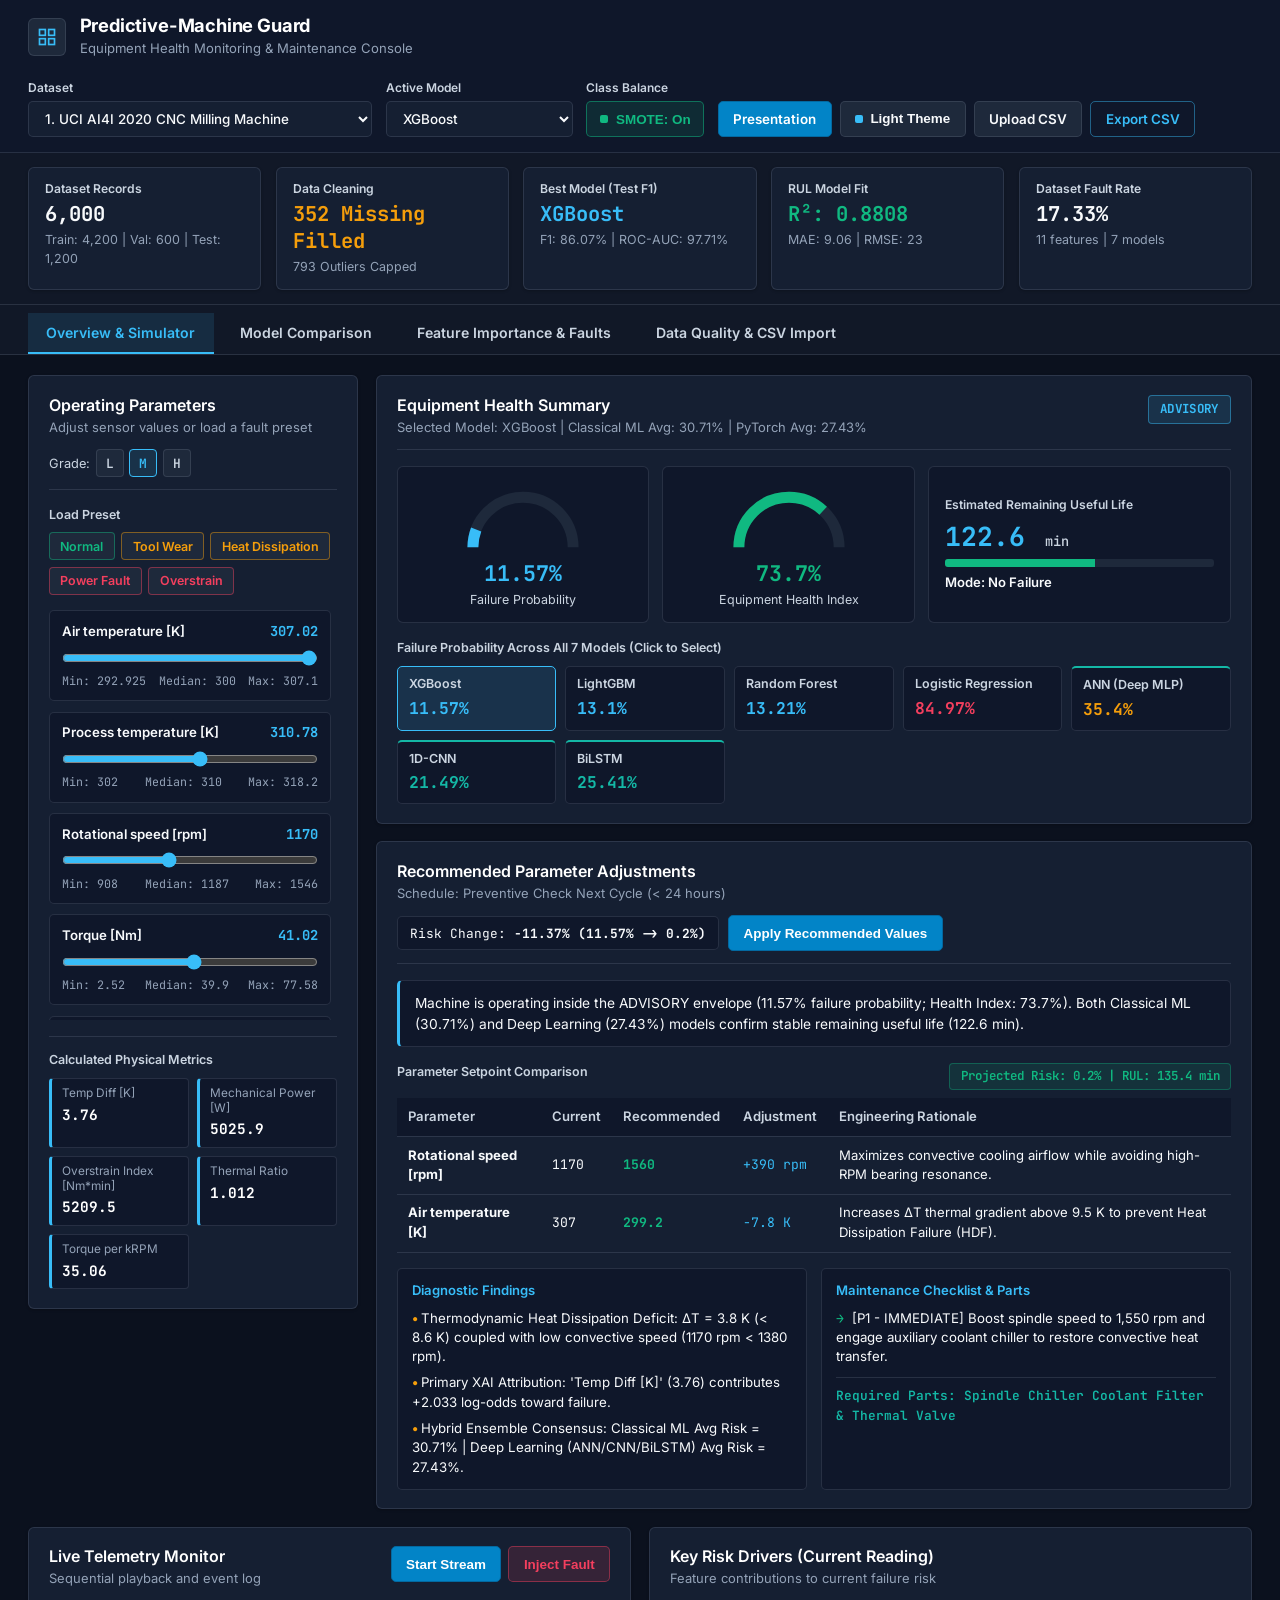
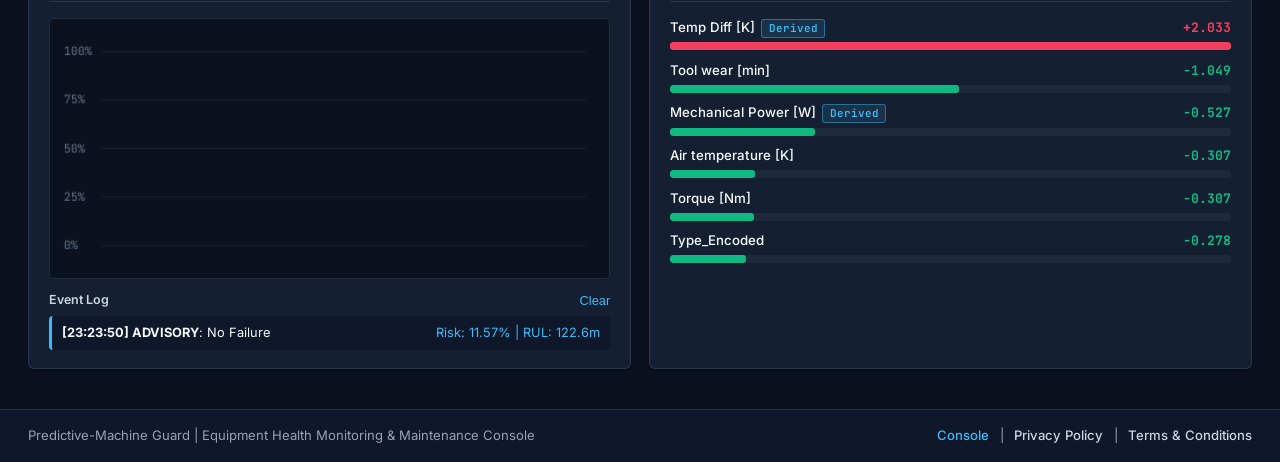
==== commit 325e98a6: "Add live browser presentation deck (/presentation) and screenshot slides" ====
--- a/static/index.html
+++ b/static/index.html
@@ -76,6 +76,7 @@
       </div>
 
       <div class="control-actions">
+        <a href="presentation.html" class="btn btn-primary" title="Open 8-section project presentation deck">Presentation</a>
         <button id="themeToggleBtn" class="btn btn-secondary" title="Switch between Dark and Light theme">
           <span id="themeIcon" class="theme-indicator"></span>
           <span id="themeLabel">Light Theme</span>
